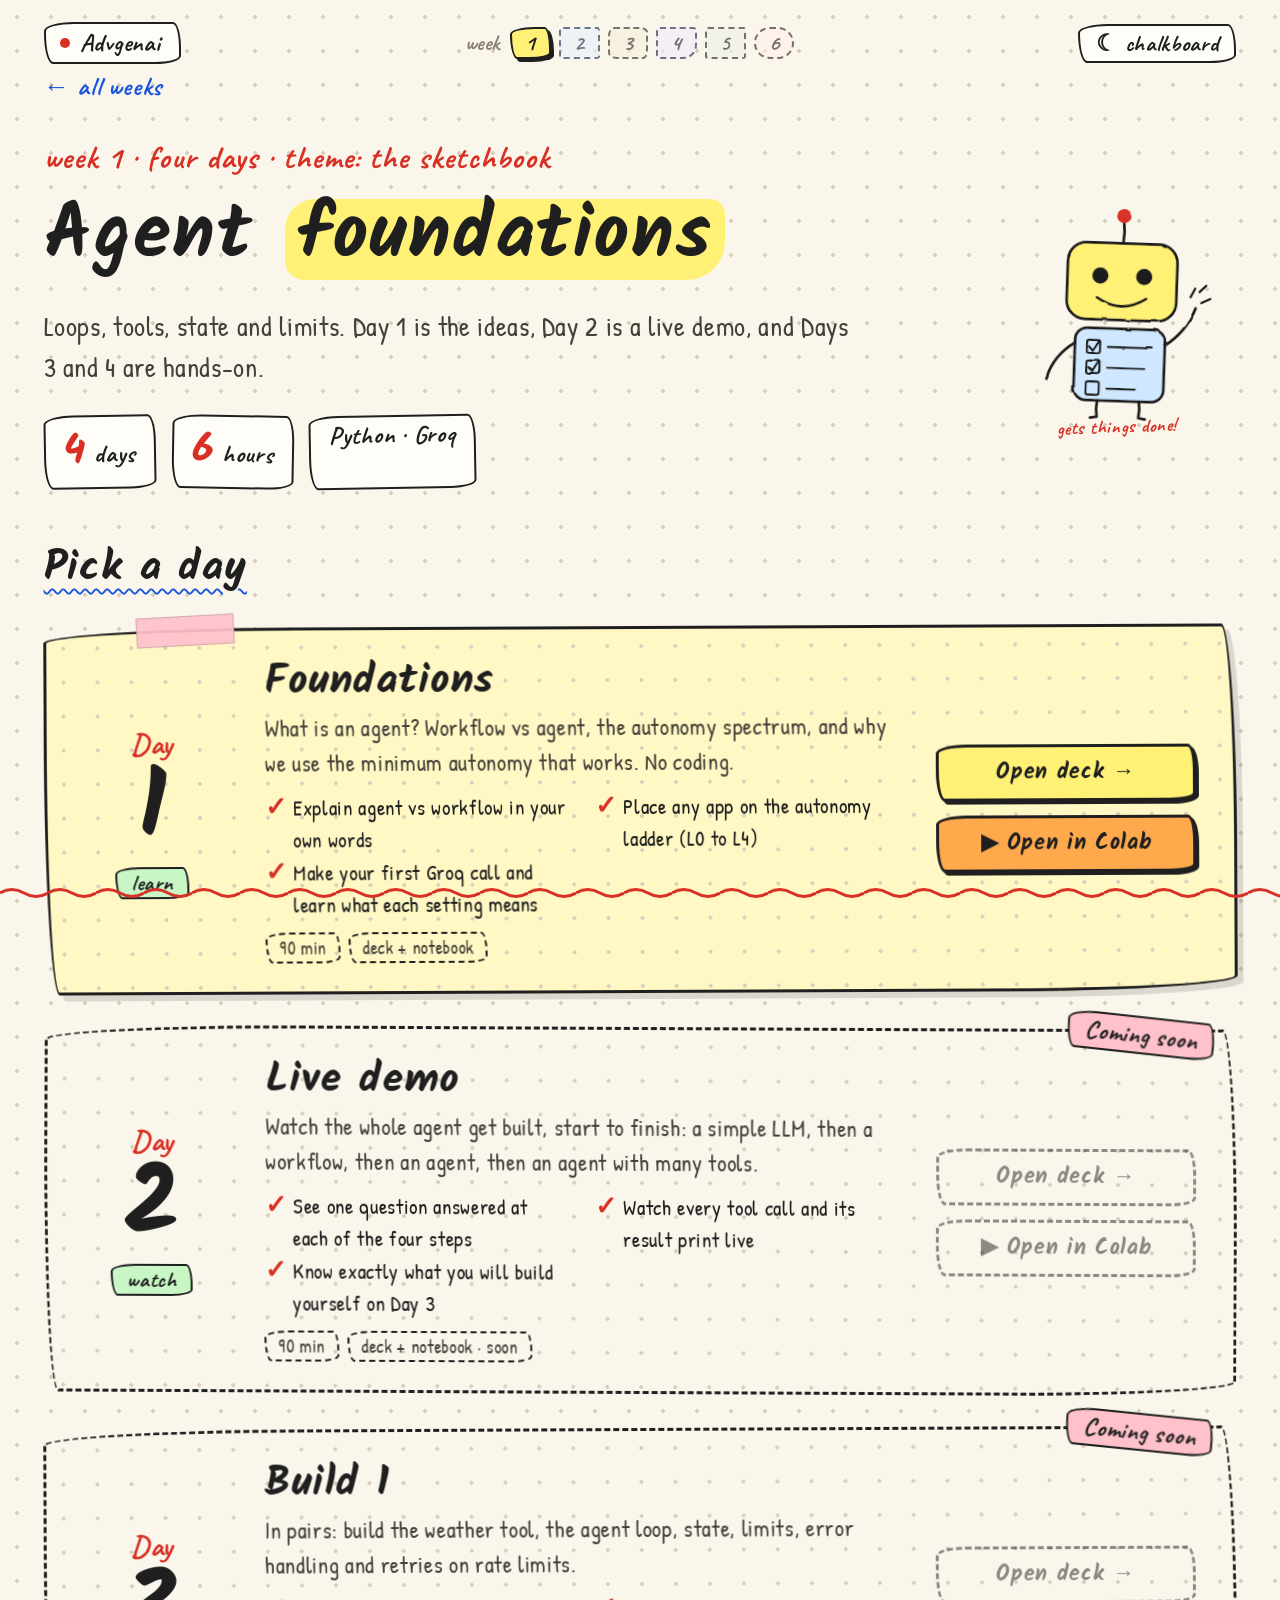
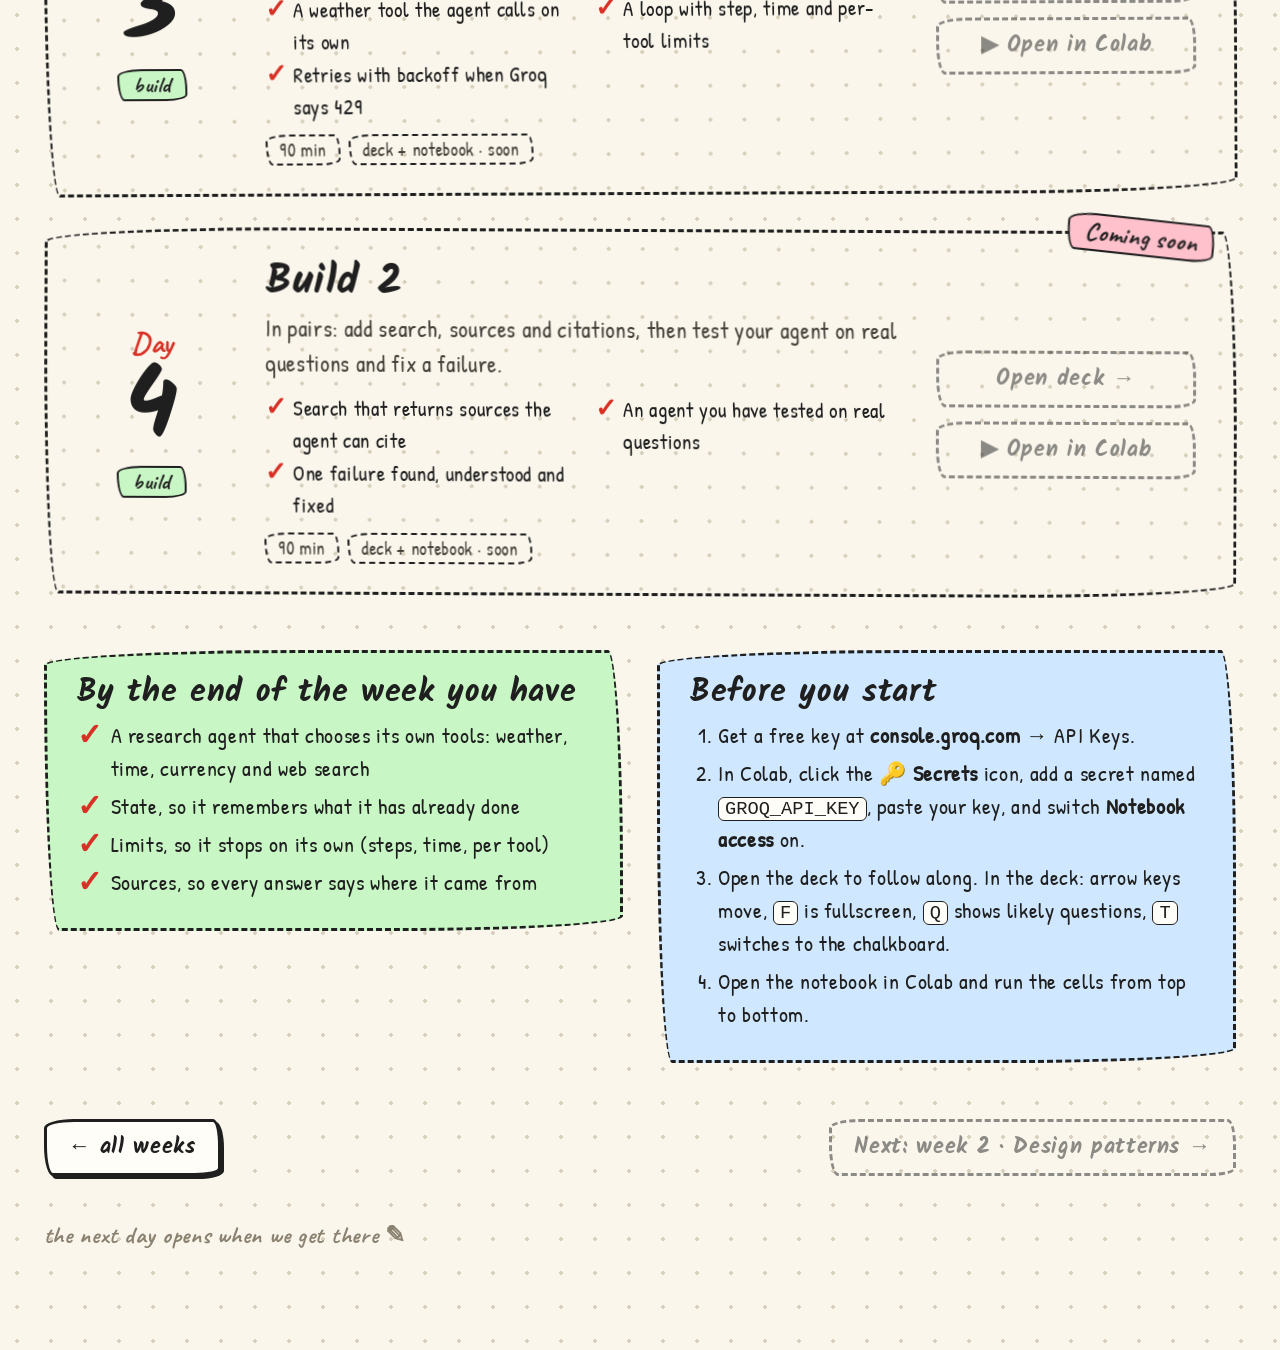
==== week-1/index.html @ c9f30d36 "Add Week 1 materials: initial notebook for LLM calls and index HTML for course structure" ====
<!DOCTYPE html>
<html lang="en" data-week="1">
<head>
<meta charset="UTF-8">
<meta name="viewport" content="width=device-width, initial-scale=1">
<title>Week 1 · Agent foundations · Advgenai</title>
<meta name="description" content="Week 1: agent foundations. Four days: theory, a live demo, and two hands-on days.">
<link rel="preconnect" href="https://fonts.googleapis.com">
<link rel="preconnect" href="https://fonts.gstatic.com" crossorigin>
<link href="https://fonts.googleapis.com/css2?family=Kalam:wght@400;700&family=Patrick+Hand&family=Caveat:wght@500;700&display=swap" rel="stylesheet">
<link rel="stylesheet" href="../assets/css/site.css">
<link rel="stylesheet" href="../assets/css/themes.css">
<script>try{if(localStorage.getItem("deck-theme")==="dark")document.documentElement.setAttribute("data-theme","dark")}catch(e){}</script>
</head>
<body>
<!-- makes the doodles' lines look hand-drawn -->
<svg width="0" height="0" style="position:absolute" aria-hidden="true"><defs>
  <filter id="rough" x="-5%" y="-5%" width="110%" height="110%">
    <feTurbulence type="fractalNoise" baseFrequency="0.02" numOctaves="2" seed="7" result="noise"/>
    <feDisplacementMap in="SourceGraphic" in2="noise" scale="4" xChannelSelector="R" yChannelSelector="G"/>
  </filter>
</defs></svg>
<div class="wrap">
  <header class="top">
    <a class="brand" href="../index.html"><span class="dot"></span>Advgenai</a>
    <nav class="weeks-nav" aria-label="Weeks"><span class="label">week</span><a class="wpill cur" data-week="1" href="../week-1/index.html" title="Week 1 · Agent foundations">1</a><span class="wpill off" data-week="2" aria-disabled="true" title="Week 2 · Design patterns (coming soon)">2</span><span class="wpill off" data-week="3" aria-disabled="true" title="Week 3 · Context &amp; memory (coming soon)">3</span><span class="wpill off" data-week="4" aria-disabled="true" title="Week 4 · Multi-agent (coming soon)">4</span><span class="wpill off" data-week="5" aria-disabled="true" title="Week 5 · Production agents (coming soon)">5</span><span class="wpill off" data-week="6" aria-disabled="true" title="Week 6 · Voice agents (coming soon)">6</span></nav>
    <button class="theme" id="theme" type="button" aria-label="Switch between paper and chalkboard">☾ chalkboard</button>
  </header>

  <a class="back" href="../index.html">← all weeks</a>
  <section class="hero small">
    <div>
      <p class="note">week 1 · four days · theme: the sketchbook</p>
      <h1>Agent <mark>foundations</mark></h1>
      <p class="lede">Loops, tools, state and limits. Day 1 is the ideas, Day 2 is a live demo, and Days 3 and 4 are hands-on.</p>
      <div class="stats">
        <span class="stat"><b>4</b> days</span>
        <span class="stat"><b>6</b> hours</span>
        <span class="stat">Python · Groq</span>
      </div>
    </div>
    <svg class="doodle" viewBox="0 0 420 440" aria-hidden="true">
      <g filter="url(#rough)">
        <path class="ink" d="M210 52 Q213 72 210 92"/>
        <circle class="fill-r" cx="210" cy="42" r="13"/>
        <rect class="fill-y" x="110" y="92" width="200" height="140" rx="34"/>
        <rect class="ink" x="110" y="92" width="200" height="140" rx="34"/>
        <circle class="dot" cx="170" cy="152" r="15"/>
        <circle class="dot" cx="250" cy="152" r="15"/>
        <path class="ink" d="M165 192 Q210 222 255 192"/>
        <rect class="fill-b" x="128" y="248" width="164" height="132" rx="22"/>
        <rect class="ink" x="128" y="248" width="164" height="132" rx="22"/>
        <rect class="ink" x="150" y="270" width="24" height="24" rx="4" style="stroke-width:4"/>
        <path class="ink" d="M154 282 L161 290 L172 272" style="stroke-width:4"/>
        <line class="ink" x1="188" y1="282" x2="268" y2="282" style="stroke-width:4"/>
        <rect class="ink" x="150" y="308" width="24" height="24" rx="4" style="stroke-width:4"/>
        <path class="ink" d="M154 320 L161 328 L172 310" style="stroke-width:4"/>
        <line class="ink" x1="188" y1="320" x2="256" y2="320" style="stroke-width:4"/>
        <rect class="ink" x="150" y="346" width="24" height="24" rx="4" style="stroke-width:4"/>
        <line class="ink" x1="188" y1="358" x2="240" y2="358" style="stroke-width:4"/>
        <path class="ink" d="M128 276 Q90 300 78 342"/>
        <path class="ink" d="M292 276 Q330 250 346 206"/>
        <path class="ink" d="M336 186 l8 -16 M356 196 l16 -8 M352 176 l12 -12" style="stroke-width:4"/>
        <path class="ink" d="M172 380 Q169 395 172 410 L160 412"/>
        <path class="ink" d="M248 380 Q251 395 248 410 L260 412"/>
      </g>
      <text x="210" y="438" style="font-size:34px;text-anchor:middle" transform="rotate(-4 210 438)">gets things done!</text>
    </svg>
  </section>

  <h2 class="section"><span>Pick a day</span></h2>
  <div class="days">
    <article class="day ready">
      <div class="num"><small>Day</small><b>1</b><span class="mode">learn</span></div>
      <div>
        <h3>Foundations</h3>
        <p class="blurb">What is an agent? Workflow vs agent, the autonomy spectrum, and why we use the minimum autonomy that works. No coding.</p>
        <ul class="leave"><li>Explain agent vs workflow in your own words</li><li>Place any app on the autonomy ladder (L0 to L4)</li><li>Make your first Groq call and learn what each setting means</li></ul>
        <div class="meta"><span>90 min</span><span>deck + notebook</span></div>
      </div>
      <div class="actions">
        <a class="btn deck" href="class-1.html">Open deck →</a>
        <a class="btn colab" href="https://colab.research.google.com/github/spravesh1818/advanced-ai-engineering/blob/main/week-1/class-1.ipynb" data-colab="week-1/class-1.ipynb" target="_blank" rel="noopener">▶ Open in Colab</a>
      </div>
    </article>
    <article class="day locked" aria-disabled="true">
      <span class="soon">Coming soon</span>
      <div class="num"><small>Day</small><b>2</b><span class="mode">watch</span></div>
      <div>
        <h3>Live demo</h3>
        <p class="blurb">Watch the whole agent get built, start to finish: a simple LLM, then a workflow, then an agent, then an agent with many tools.</p>
        <ul class="leave"><li>See one question answered at each of the four steps</li><li>Watch every tool call and its result print live</li><li>Know exactly what you will build yourself on Day 3</li></ul>
        <div class="meta"><span>90 min</span><span>deck + notebook · soon</span></div>
      </div>
      <div class="actions">
        <span class="btn deck off" aria-disabled="true">Open deck →</span>
        <span class="btn colab off" aria-disabled="true">▶ Open in Colab</span>
      </div>
    </article>
    <article class="day locked" aria-disabled="true">
      <span class="soon">Coming soon</span>
      <div class="num"><small>Day</small><b>3</b><span class="mode">build</span></div>
      <div>
        <h3>Build 1</h3>
        <p class="blurb">In pairs: build the weather tool, the agent loop, state, limits, error handling and retries on rate limits.</p>
        <ul class="leave"><li>A weather tool the agent calls on its own</li><li>A loop with step, time and per-tool limits</li><li>Retries with backoff when Groq says 429</li></ul>
        <div class="meta"><span>90 min</span><span>deck + notebook · soon</span></div>
      </div>
      <div class="actions">
        <span class="btn deck off" aria-disabled="true">Open deck →</span>
        <span class="btn colab off" aria-disabled="true">▶ Open in Colab</span>
      </div>
    </article>
    <article class="day locked" aria-disabled="true">
      <span class="soon">Coming soon</span>
      <div class="num"><small>Day</small><b>4</b><span class="mode">build</span></div>
      <div>
        <h3>Build 2</h3>
        <p class="blurb">In pairs: add search, sources and citations, then test your agent on real questions and fix a failure.</p>
        <ul class="leave"><li>Search that returns sources the agent can cite</li><li>An agent you have tested on real questions</li><li>One failure found, understood and fixed</li></ul>
        <div class="meta"><span>90 min</span><span>deck + notebook · soon</span></div>
      </div>
      <div class="actions">
        <span class="btn deck off" aria-disabled="true">Open deck →</span>
        <span class="btn colab off" aria-disabled="true">▶ Open in Colab</span>
      </div>
    </article>
  </div>

  <div class="cols">
    <section class="box green">
      <h3>By the end of the week you have</h3>
      <ul class="tick">
        <li>A research agent that chooses its own tools: weather, time, currency and web search</li>
        <li>State, so it remembers what it has already done</li>
        <li>Limits, so it stops on its own (steps, time, per tool)</li>
        <li>Sources, so every answer says where it came from</li>
      </ul>
    </section>
    <section class="box blue">
      <h3>Before you start</h3>
      <ol>
        <li>Get a free key at <b>console.groq.com</b> → API Keys.</li>
        <li>In Colab, click the 🔑 <b>Secrets</b> icon, add a secret named <code>GROQ_API_KEY</code>, paste your key, and switch <b>Notebook access</b> on.</li>
        <li>Open the deck to follow along. In the deck: arrow keys move, <code>F</code> is fullscreen, <code>Q</code> shows likely questions, <code>T</code> switches to the chalkboard.</li>
        <li>Open the notebook in Colab and run the cells from top to bottom.</li>
      </ol>
    </section>
  </div>

  <nav class="wnav" aria-label="Week navigation">
    <a class="btn plain" href="../index.html">← all weeks</a>
    <span class="btn plain off" aria-disabled="true">Next: week 2 · Design patterns →</span>
  </nav>
  <p class="foot">the next day opens when we get there ✎</p>
</div>
<script src="../assets/js/site.js"></script>
</body>
</html>
---- assets/css/site.css ----
/* ===========================================================
   Advgenai site pages (home, week pages, theme gallery): the same
   hand-drawn "sketch" look as the slide decks, in a wide scrolling page.
   Paper by default. The ☾ button switches to the chalkboard.

   Every week has its own look: see themes.css (loaded after this file).
   This file only USES the theme variables, so it never changes per week.
   =========================================================== */
:root {
  --ls: 0.03em;                    /* letter spacing: a little more than normal, so the handwriting fonts breathe */
  --page-max: 1600px;              /* page width: raise it for a wider page */

  /* Week 1 (The Sketchbook) is the default. themes.css overrides these per week. */
  --bg: #faf6ec;
  --text: #1f1f1f;
  --muted: #45413a;
  --soft: #8a8170;
  --dots: #d8cfbd;
  --surface: #fffdf7;
  --hl-yellow: #fff176;
  --hl-yellow-soft: #fff8c4;
  --hl-pink: #ffc1cc;
  --hl-green: #c8f7c5;
  --hl-blue: #cfe8ff;
  --pen-red: #d93025;
  --pen-blue: #1a56db;
  --colab: #ffa94d;
  --shadow: rgba(31, 31, 31, 0.14);
  --wobble: 255px 15px 225px 15px / 15px 225px 15px 255px;
  --wobble-s: 30px 8px 26px 9px / 9px 26px 8px 30px;
  --font-display: "Kalam", "Comic Sans MS", cursive;
  --font-body: "Patrick Hand", "Comic Sans MS", cursive;
  --font-note: "Caveat", "Comic Sans MS", cursive;
  --dw: 700;                                                        /* display font weight (single-weight fonts use 400) */
  --dlh: 1.12;                                                      /* display line height (tall handwriting fonts need more) */
  --paper: radial-gradient(circle, var(--dots) 1.6px, transparent 1.9px);
  --paper-size: 34px 34px;
  --tape: var(--hl-pink);                                           /* the strip of tape on a ready card */
  --edge: url("data:image/svg+xml,%3Csvg xmlns='http://www.w3.org/2000/svg' width='48' height='14'%3E%3Cpath d='M0 7 Q12 0 24 7 T48 7' fill='none' stroke='%23d93025' stroke-width='3'/%3E%3C/svg%3E") repeat-x;
  --edge-h: 14px;                                                   /* the line along the bottom of the screen */
}
:root[data-theme="dark"] {          /* chalkboard */
  --bg: #26332d;
  --text: #f4f1e8;
  --muted: #d3dbd4;
  --soft: #9fb0a4;
  --dots: rgba(255, 255, 255, 0.07);
  --surface: rgba(255, 255, 255, 0.05);
  --hl-yellow: rgba(255, 241, 118, 0.38);
  --hl-yellow-soft: rgba(255, 241, 118, 0.14);
  --hl-pink: rgba(255, 145, 170, 0.4);
  --hl-green: rgba(140, 240, 150, 0.3);
  --hl-blue: rgba(120, 190, 255, 0.24);
  --pen-red: #ff8a80;
  --pen-blue: #82b1ff;
  --colab: #e8913a;
  --shadow: rgba(0, 0, 0, 0.3);
}

* { box-sizing: border-box; margin: 0; padding: 0; }
html { scroll-behavior: smooth; }
body {
  font-family: var(--font-body); font-size: 22px; line-height: 1.5; letter-spacing: var(--ls); color: var(--text);
  background-color: var(--bg); background-image: var(--paper); background-size: var(--paper-size);
  min-height: 100vh;
}
/* the line along the bottom: a red wave on week 1, hazard tape on week 5, sound bars on week 6 ... */
body::after {
  content: ""; position: fixed; left: 0; right: 0; bottom: 0; height: var(--edge-h); pointer-events: none; z-index: 5;
  background: var(--edge);
}
.wrap { max-width: var(--page-max); margin: 0 auto; padding: 22px clamp(18px, 3.4vw, 56px) 100px; }
a { color: inherit; }
a:focus-visible, button:focus-visible { outline: 3px solid var(--pen-blue); outline-offset: 4px; }

/* ---------- top bar ---------- */
.top { display: flex; justify-content: space-between; align-items: center; gap: 14px 22px; flex-wrap: wrap; }
.brand {
  display: inline-flex; align-items: center; gap: 10px; text-decoration: none; color: var(--text);
  font: 700 25px var(--font-note); letter-spacing: var(--ls);
  border: 2px solid var(--text); border-radius: var(--wobble-s); background: var(--surface); padding: 3px 18px 3px 14px;
}
.brand .dot { width: 10px; height: 10px; border-radius: 50%; background: var(--pen-red); }
.theme {
  font: 700 23px var(--font-note); letter-spacing: var(--ls); cursor: pointer; color: var(--text);
  border: 2px solid var(--text); border-radius: var(--wobble-s); background: var(--surface); padding: 3px 16px;
}
.theme:hover { background: var(--hl-yellow-soft); }

/* the six week pills: each wears its own week's colours */
.weeks-nav { display: flex; gap: 8px; flex-wrap: wrap; align-items: center; }
.weeks-nav .label { font: 700 22px var(--font-note); letter-spacing: var(--ls); color: var(--soft); margin-right: 2px; }
.wpill {
  font: 700 22px var(--font-note); letter-spacing: var(--ls); line-height: 1.3; text-decoration: none;
  color: var(--text); background: var(--bg); border: 2px solid var(--text); border-radius: var(--wobble-s); padding: 0 13px;
}
.wpill.cur { background: var(--hl-yellow); box-shadow: 3px 3px 0 var(--text); }
a.wpill:hover { background: var(--hl-yellow-soft); transform: translateY(-2px); }
.wpill.off { border-style: dashed; opacity: 0.62; cursor: not-allowed; }

/* ---------- type ---------- */
h1, h2, h3 { font-family: var(--font-display); font-weight: var(--dw); letter-spacing: 0.02em; line-height: var(--dlh); }
mark {
  background: var(--hl-yellow); color: inherit; padding: 0 0.14em; border-radius: 0.4em 0.2em 0.5em 0.25em;
  -webkit-box-decoration-break: clone; box-decoration-break: clone;
}
/* in headings the highlighter is a slim band around the word instead of the font's full height */
h1 mark, h2 mark, h3 mark, .big mark {
  display: inline-block; line-height: 0.95; padding: 0.03em 0.16em 0.08em;
}
.note { position: relative; z-index: 1; font: 700 32px var(--font-note); letter-spacing: var(--ls); color: var(--pen-red); }   /* z-index: the heading's highlighter never covers it */
.lede { font-size: 27px; color: var(--muted); max-width: 820px; margin-top: 26px; }
.section { font-size: 42px; margin: 52px 0 22px; }
.section span { text-decoration: underline wavy var(--pen-blue); text-decoration-thickness: 2px; text-underline-offset: 8px; }
.section-note { margin: -8px 0 22px; font-size: 24px; color: var(--muted); max-width: 900px; }

/* ---------- hero ---------- */
.hero { display: grid; grid-template-columns: 1.5fr 1fr; gap: 28px; align-items: center; padding: 30px 0 4px; }
.hero h1 { font-size: clamp(48px, 7.2vw, 112px); line-height: var(--dlh); margin-top: 16px; }
.hero .doodle { width: min(100%, 400px); height: auto; justify-self: center; display: block; transform: rotate(2deg); }
.hero.small { grid-template-columns: 1fr auto; }
.hero.small h1 { font-size: clamp(42px, 6vw, 84px); }
.hero.small .doodle { width: 230px; }
.back { display: inline-block; margin: 6px 0 4px; font: 700 26px var(--font-note); letter-spacing: var(--ls); color: var(--pen-blue); text-decoration: none; }
.back:hover { text-decoration: underline wavy; }
.cta { display: flex; flex-wrap: wrap; gap: 16px; margin-top: 26px; }
.stats { display: flex; flex-wrap: wrap; gap: 14px 16px; margin-top: 28px; }
.stat {
  display: inline-flex; align-items: baseline; gap: 8px; padding: 2px 18px 4px; background: var(--surface);
  border: 2px solid var(--text); border-radius: var(--wobble-s); font: 700 25px var(--font-note); letter-spacing: var(--ls);
}
.stat b { font: var(--dw) 40px var(--font-display); color: var(--pen-red); letter-spacing: 0; }
.stat:nth-child(odd) { transform: rotate(-1deg); }
.stat:nth-child(even) { transform: rotate(1deg); }

/* ---------- cards ---------- */
.grid { display: grid; gap: 38px 32px; grid-template-columns: repeat(3, minmax(0, 1fr)); padding-top: 12px; }   /* 3 per row */
.card {
  position: relative; display: flex; flex-direction: column; gap: 10px; padding: 30px 32px 26px;
  background-color: var(--bg); background-image: var(--paper); background-size: var(--paper-size);
  border: 3px solid var(--text); border-radius: var(--wobble);
  color: var(--text); text-decoration: none; transition: transform 0.18s, box-shadow 0.18s;
  box-shadow: 6px 6px 0 var(--shadow);
}
.grid > .card:nth-child(odd) { transform: rotate(-0.6deg); }
.grid > .card:nth-child(even) { transform: rotate(0.5deg); }
.card.ready { background-color: var(--hl-yellow-soft); }
.card.ready::before {                       /* a strip of tape holding the card up */
  content: ""; position: absolute; top: -15px; left: 50%; width: 96px; height: 28px; transform: translateX(-50%) rotate(-3deg);
  background: var(--tape); border: 1px solid rgba(0, 0, 0, 0.18); opacity: 0.92;
}
a.card.ready:hover, .card.ready:hover { transform: rotate(0deg) translateY(-6px); box-shadow: 10px 12px 0 var(--shadow); }
.card .tag { font: 700 30px var(--font-note); letter-spacing: var(--ls); color: var(--pen-red); line-height: 1; }
.card .head { display: flex; justify-content: space-between; align-items: flex-start; gap: 12px; margin-bottom: 4px; }
.card h3 { font-size: 40px; }
.card p { font-size: 22px; color: var(--muted); }
.card .theme-line { font: 700 25px var(--font-note); letter-spacing: var(--ls); color: var(--pen-blue); line-height: 1.1; }
.card .theme-line b { color: var(--text); }
.card .icon { flex: 0 0 auto; width: 84px; height: 88px; margin: -6px -2px -4px 0; }
.card .icon .doodle { width: 100%; height: 100%; display: block; }
.card .icon .ink { stroke-width: 13; }
.card .icon text { display: none; }
.chips { list-style: none; display: flex; flex-wrap: wrap; gap: 8px; margin-top: 4px; }
.chips li { border: 2px solid var(--text); border-radius: var(--wobble-s); background: var(--hl-green); padding: 0 12px; font-size: 19px; }
.go { margin-top: auto; padding-top: 10px; font: var(--dw) 26px var(--font-display); letter-spacing: var(--ls); text-decoration: underline wavy var(--pen-blue); text-decoration-thickness: 2px; text-underline-offset: 7px; }

/* locked: not clickable, dashed and a little faded, with a "coming soon" sticker. It still shows its own week's paper. */
.card.locked, .day.locked { border-style: dashed; box-shadow: none; opacity: 0.8; cursor: not-allowed; }
.soon {
  position: absolute; top: -16px; right: 20px; transform: rotate(6deg); padding: 1px 16px; z-index: 2;
  font: 700 25px var(--font-note); letter-spacing: var(--ls); color: var(--text);
  background: var(--hl-pink); border: 2px solid var(--text); border-radius: var(--wobble-s);
}

/* ---------- buttons ---------- */
.actions { display: flex; flex-wrap: wrap; gap: 14px; margin-top: 12px; }
.btn {
  display: inline-flex; align-items: center; justify-content: center; gap: 8px; padding: 8px 22px; text-decoration: none; color: var(--text);
  font: var(--dw) 22px var(--font-display); letter-spacing: var(--ls); white-space: nowrap;
  border: 3px solid var(--text); border-radius: var(--wobble-s); box-shadow: 3px 3px 0 var(--text);
  transition: transform 0.14s, box-shadow 0.14s;
}
.btn.deck { background: var(--hl-yellow); }
.btn.colab { background: var(--colab); }
.btn.plain { background: var(--surface); }
a.btn:hover { transform: translate(-2px, -2px) rotate(-1deg); box-shadow: 5px 5px 0 var(--text); }
a.btn:active { transform: translate(2px, 2px); box-shadow: 1px 1px 0 var(--text); }
.btn.off { opacity: 0.5; border-style: dashed; box-shadow: none; background: transparent; cursor: not-allowed; user-select: none; }

/* ---------- day rows (week page) ---------- */
.days { display: flex; flex-direction: column; gap: 34px; padding-top: 12px; }
.day {
  position: relative; display: grid; grid-template-columns: 150px minmax(0, 1fr) 260px; gap: 10px 38px; align-items: center;
  padding: 28px 38px 28px 30px; background-color: var(--bg); background-image: var(--paper); background-size: var(--paper-size);
  border: 3px solid var(--text); border-radius: var(--wobble); box-shadow: 6px 6px 0 var(--shadow);
}
.day:nth-child(odd) { transform: rotate(-0.25deg); }
.day:nth-child(even) { transform: rotate(0.25deg); }
.day.ready { background-color: var(--hl-yellow-soft); }
.day.ready::before {
  content: ""; position: absolute; top: -15px; left: 90px; width: 96px; height: 28px; transform: rotate(-3deg);
  background: var(--tape); border: 1px solid rgba(0, 0, 0, 0.18); opacity: 0.92;
}
.day .num { text-align: center; line-height: 1; }
.day .num small { display: block; font: 700 30px var(--font-note); letter-spacing: var(--ls); color: var(--pen-red); }
.day .num b { display: block; font: var(--dw) 96px/1 var(--font-display); letter-spacing: 0; }
.day .mode {
  display: inline-block; margin-top: 8px; padding: 0 14px; font: 700 22px var(--font-note); letter-spacing: var(--ls);
  background: var(--hl-green); border: 2px solid var(--text); border-radius: var(--wobble-s);
}
.day h3 { font-size: 42px; }
.day .blurb { font-size: 23px; color: var(--muted); margin-top: 6px; max-width: 860px; }
.leave { list-style: none; margin-top: 12px; display: grid; gap: 2px 28px; grid-template-columns: repeat(auto-fit, minmax(min(240px, 100%), 1fr)); font-size: 21px; }
.leave li { position: relative; padding-left: 28px; }
.leave li::before { content: "✓"; position: absolute; left: 0; top: -2px; font: 700 26px var(--font-note); color: var(--pen-red); }
.day .meta { display: flex; flex-wrap: wrap; gap: 8px; margin-top: 12px; }
.day .meta span { border: 2px dashed var(--text); border-radius: var(--wobble-s); padding: 0 12px; font-size: 18px; color: var(--muted); }
.day .actions { flex-direction: column; align-items: stretch; margin-top: 0; }
.day .actions .btn { justify-content: center; }

/* ---------- boxes ---------- */
.cols { display: grid; grid-template-columns: 1fr 1fr; gap: 34px; margin-top: 54px; align-items: start; }
.box { padding: 22px 30px 24px; border: 3px dashed var(--text); border-radius: var(--wobble); }
.box.blue { background: var(--hl-blue); }
.box.green { background: var(--hl-green); }
.box h3 { font-size: 32px; margin-bottom: 8px; }
.box ol, .box ul { padding-left: 28px; font-size: 22px; }
.box li { margin: 5px 0; }
.box .tick { list-style: none; padding-left: 0; }
.box .tick li { position: relative; padding-left: 34px; }
.box .tick li::before { content: "✓"; position: absolute; left: 0; top: -3px; font: 700 30px var(--font-note); color: var(--pen-red); }
code { font-family: Consolas, "Courier New", monospace; font-size: 0.85em; letter-spacing: 0; background: var(--surface); border: 1px solid var(--text); border-radius: 6px; padding: 0 6px; }

/* the three "how a day works" steps */
.steps { display: grid; gap: 32px; grid-template-columns: repeat(auto-fit, minmax(min(340px, 100%), 1fr)); padding-top: 8px; }
.step { position: relative; padding: 26px 30px 24px 30px; background: var(--surface); border: 3px solid var(--text); border-radius: var(--wobble); box-shadow: 5px 5px 0 var(--shadow); }
.step .n { position: absolute; top: -26px; left: 26px; width: 52px; height: 52px; display: grid; place-items: center;
  font: var(--dw) 32px var(--font-display); background: var(--hl-yellow); border: 3px solid var(--text); border-radius: 50%; letter-spacing: 0; }
.step h3 { font-size: 32px; margin: 10px 0 4px; }
.step p { font-size: 21px; color: var(--muted); }
.needs { display: flex; flex-wrap: wrap; gap: 10px 14px; margin-top: 28px; align-items: center; font: 700 27px var(--font-note); letter-spacing: var(--ls); color: var(--pen-red); }
.needs span.pill { font: 22px var(--font-body); color: var(--text); background: var(--hl-blue); border: 2px solid var(--text); border-radius: var(--wobble-s); padding: 0 14px; }

/* week-to-week navigation + footer */
.wnav { display: flex; justify-content: space-between; align-items: center; gap: 18px; flex-wrap: wrap; margin-top: 56px; }
.wnav .btn { white-space: normal; text-align: center; }
.foot { margin-top: 44px; font: 700 24px var(--font-note); letter-spacing: var(--ls); color: var(--soft); }
.foot a { color: var(--pen-blue); }

/* ---------- theme gallery ---------- */
.panels { display: grid; gap: 40px 34px; grid-template-columns: repeat(auto-fit, minmax(560px, 1fr)); padding-top: 12px; }
.panel {
  position: relative; display: grid; grid-template-columns: 1fr 150px; gap: 8px 22px; padding: 30px 32px 28px; color: var(--text);
  background-color: var(--bg); background-image: var(--paper); background-size: var(--paper-size);
  border: 3px solid var(--text); border-radius: var(--wobble); box-shadow: 6px 6px 0 var(--shadow);
}
.panel h3 { font-size: 40px; }
.panel .about { font-size: 22px; color: var(--muted); }
.panel .doodle { width: 150px; height: auto; align-self: start; grid-row: 1 / span 3; grid-column: 2; }
.panel .doodle text { display: none; }
.swatches { display: flex; flex-wrap: wrap; gap: 8px; margin: 8px 0 4px; }
.swatches i { width: 34px; height: 34px; border: 2px solid var(--text); border-radius: var(--wobble-s); display: block; }
.panel .sample { grid-column: 1 / -1; display: flex; flex-wrap: wrap; align-items: center; gap: 14px 18px; margin-top: 10px; }
.panel .sample .big { font: var(--dw) 40px var(--font-display); line-height: 1.1; }

/* ---------- doodle (the robot and friends) ---------- */
.doodle { overflow: visible; }
.doodle .ink { fill: none; stroke: var(--text); stroke-width: 5; stroke-linecap: round; stroke-linejoin: round; }
.doodle .fill-y { fill: var(--hl-yellow); }
.doodle .fill-b { fill: var(--hl-blue); }
.doodle .fill-g { fill: var(--hl-green); }
.doodle .fill-p { fill: var(--hl-pink); }
.doodle .fill-r { fill: var(--pen-red); }
.doodle .dot { fill: var(--text); }
.doodle text { font-family: var(--font-note); font-weight: 700; fill: var(--pen-red); letter-spacing: var(--ls); }

/* ---------- motion (only if the person has not asked for less) ---------- */
@media (prefers-reduced-motion: no-preference) {
  @keyframes rise { from { opacity: 0; translate: 0 22px; } to { opacity: 1; translate: 0 0; } }
  .grid > .card, .days > .day, .steps > .step, .panels > .panel { animation: rise 0.55s cubic-bezier(.16, 1, .3, 1) both; }
  .grid > :nth-child(2), .days > :nth-child(2), .steps > :nth-child(2), .panels > :nth-child(2) { animation-delay: 0.06s; }
  .grid > :nth-child(3), .days > :nth-child(3), .steps > :nth-child(3), .panels > :nth-child(3) { animation-delay: 0.12s; }
  .grid > :nth-child(4), .days > :nth-child(4), .panels > :nth-child(4) { animation-delay: 0.18s; }
  .grid > :nth-child(5), .panels > :nth-child(5) { animation-delay: 0.24s; }
  .grid > :nth-child(6), .panels > :nth-child(6) { animation-delay: 0.3s; }
}

/* ---------- smaller screens ---------- */
@media (max-width: 1239px) {
  .grid { grid-template-columns: repeat(2, minmax(0, 1fr)); }
}
@media (max-width: 1180px) {
  .day { grid-template-columns: 120px minmax(0, 1fr); }
  .day .actions { grid-column: 1 / -1; flex-direction: row; }
  .cols { grid-template-columns: 1fr; }
}
@media (max-width: 760px) {
  body { font-size: 20px; }
  .wrap { padding: 16px 16px 90px; }
  .hero, .hero.small { grid-template-columns: 1fr; }
  .hero .doodle { width: 240px; }
  .hero.small .doodle { display: none; }
  .grid, .panels { grid-template-columns: minmax(0, 1fr); }
  .card { padding: 26px 22px 22px; }
  .card h3 { font-size: 34px; }
  .card .icon { width: 68px; height: 72px; }
  .day { grid-template-columns: 1fr; padding: 26px 22px 22px; gap: 8px; }
  .day .num { display: flex; align-items: baseline; gap: 12px; text-align: left; }
  .day .num b { font-size: 60px; }
  .day h3 { font-size: 34px; }
  .day .actions { flex-direction: column; }
  .btn { font-size: 20px; padding: 8px 18px; }
  .panel { grid-template-columns: 1fr; padding: 26px 22px; }
  .panel .doodle { display: none; }
  .section { font-size: 36px; }
  .lede { font-size: 23px; }
}
@media (max-width: 420px) {            /* very small phones */
  .card h3 { font-size: 30px; }
  .card .icon { width: 56px; height: 60px; }
  .hero h1 { font-size: 44px; }
}
@media (prefers-reduced-motion: reduce) { * { transition: none !important; scroll-behavior: auto !important; } }
---- assets/css/themes.css ----
/* ===========================================================
   Advgenai week themes. Each week has its own look, built from the
   same hand-drawn "sketch" parts: a palette (paper + chalkboard),
   a paper pattern, a bottom edge, a display font and a corner shape.

   HOW TO USE   put data-week="N" on <html> (a whole page) or on any
                element (a card, a button, a panel). Load this file
                AFTER site.css or sketch.css.
   HOW TO TUNE  change the colours below. Nothing else needs touching.
   =========================================================== */

/* ---------- Week 1 · The Sketchbook · a notebook page: dotted paper, yellow highlighter and a red pen ---------- */
[data-week="1"] {
  --font-display: "Kalam", "Comic Sans MS", cursive;
  --dw: 700;
  --dlh: 1.12;
  --paper: radial-gradient(circle, var(--dots) 1.6px, transparent 1.9px);
  --paper-size: 34px 34px;
  --edge: url("data:image/svg+xml,%3Csvg xmlns='http://www.w3.org/2000/svg' width='48' height='14'%3E%3Cpath d='M0 7 Q12 0 24 7 T48 7' fill='none' stroke='%23d93025' stroke-width='3'/%3E%3C/svg%3E") repeat-x;
  --edge-h: 14px;
  --tape: var(--hl-pink);
  --wobble: 255px 15px 225px 15px / 15px 225px 15px 255px;
  --wobble-s: 30px 8px 26px 9px / 9px 26px 8px 30px;
  --bg: #faf6ec;
  --text: #1f1f1f;
  --muted: #45413a;
  --soft: #8a8170;
  --dots: #d8cfbd;
  --surface: #fffdf7;
  --hl-yellow: #fff176;
  --hl-yellow-soft: #fff8c4;
  --hl-pink: #ffc1cc;
  --hl-green: #c8f7c5;
  --hl-blue: #cfe8ff;
  --pen-red: #d93025;
  --pen-blue: #1a56db;
  --shadow: rgba(31,31,31,.14);
  --stage-bg: #e6dfcf;
  --ink: #1f1f1f;
  --accent-text: #d93025;
  --accent-line: #1a56db;
  --accent-soft: #fff8c4;
}
:root[data-theme="dark"] [data-week="1"],
:root[data-theme="dark"][data-week="1"] {
  --bg: #26332d;
  --text: #f4f1e8;
  --muted: #d3dbd4;
  --soft: #9fb0a4;
  --dots: rgba(255,255,255,.07);
  --surface: rgba(255,255,255,.05);
  --hl-yellow: rgba(255,241,118,.38);
  --hl-yellow-soft: rgba(255,241,118,.14);
  --hl-pink: rgba(255,145,170,.4);
  --hl-green: rgba(140,240,150,.3);
  --hl-blue: rgba(120,190,255,.24);
  --pen-red: #ff8a80;
  --pen-blue: #82b1ff;
  --shadow: rgba(0,0,0,.3);
  --stage-bg: #121815;
  --ink: #f4f1e8;
  --accent-text: #ff8a80;
  --accent-line: #82b1ff;
  --accent-soft: rgba(255,241,118,.14);
}

/* ---------- Week 2 · The Blueprint · drafting paper with a grid: every pattern is drawn as a diagram ---------- */
[data-week="2"] {
  --font-display: "Architects Daughter", "Comic Sans MS", cursive;
  --dw: 400;
  --dlh: 1.25;
  --paper: linear-gradient(var(--dots) 2px, transparent 2px), linear-gradient(90deg, var(--dots) 2px, transparent 2px), linear-gradient(var(--dots) 1px, transparent 1px), linear-gradient(90deg, var(--dots) 1px, transparent 1px);
  --paper-size: 140px 140px, 140px 140px, 28px 28px, 28px 28px;
  --edge: repeating-linear-gradient(90deg, var(--pen-blue) 0 16px, transparent 16px 24px);
  --edge-h: 4px;
  --tape: var(--hl-pink);
  --wobble: 10px 4px 12px 4px / 4px 12px 4px 10px;
  --wobble-s: 5px 2px 6px 2px / 2px 6px 2px 5px;
  --bg: #e8f1fb;
  --text: #10294d;
  --muted: #2c4a78;
  --soft: #6a82a8;
  --dots: rgba(37,99,235,.14);
  --surface: #f6faff;
  --hl-yellow: #9fe3ff;
  --hl-yellow-soft: #d6f1ff;
  --hl-pink: #ffd3a6;
  --hl-green: #bff0e3;
  --hl-blue: #cfe0ff;
  --pen-red: #e8590c;
  --pen-blue: #1d4ed8;
  --shadow: rgba(16,41,77,.18);
  --stage-bg: #cfe0f4;
  --ink: #10294d;
  --accent-text: #e8590c;
  --accent-line: #1d4ed8;
  --accent-soft: #d6f1ff;
}
:root[data-theme="dark"] [data-week="2"],
:root[data-theme="dark"][data-week="2"] {
  --bg: #123a73;
  --text: #eaf4ff;
  --muted: #c3d8f5;
  --soft: #8fb0e0;
  --dots: rgba(255,255,255,.12);
  --surface: rgba(255,255,255,.06);
  --hl-yellow: rgba(120,220,255,.38);
  --hl-yellow-soft: rgba(120,220,255,.14);
  --hl-pink: rgba(255,176,103,.45);
  --hl-green: rgba(120,240,200,.28);
  --hl-blue: rgba(160,200,255,.22);
  --pen-red: #ffb067;
  --pen-blue: #9cc2ff;
  --shadow: rgba(0,0,0,.35);
  --stage-bg: #0c2a55;
  --ink: #eaf4ff;
  --accent-text: #ffb067;
  --accent-line: #9cc2ff;
  --accent-soft: rgba(120,220,255,.14);
}

/* ---------- Week 3 · The Index Cards · ruled cards, one idea per card: the memory of the course ---------- */
[data-week="3"] {
  --font-display: "Gloria Hallelujah", "Comic Sans MS", cursive;
  --dw: 400;
  --dlh: 1.4;
  --paper: repeating-linear-gradient(0deg, transparent 0 33px, var(--dots) 33px 35px);
  --paper-size: auto;
  --edge: linear-gradient(var(--pen-red), var(--pen-red));
  --edge-h: 4px;
  --tape: var(--hl-pink);
  --wobble: 8px 10px 6px 12px / 12px 6px 10px 8px;
  --wobble-s: 6px 8px 5px 9px / 9px 5px 8px 6px;
  --bg: #f6efdc;
  --text: #2b2620;
  --muted: #4a4238;
  --soft: #8c8068;
  --dots: rgba(70,120,190,.26);
  --surface: #fffdf4;
  --hl-yellow: #cdebb1;
  --hl-yellow-soft: #e6f4d4;
  --hl-pink: #ffd7bd;
  --hl-green: #fff0a8;
  --hl-blue: #d8e8f7;
  --pen-red: #d9480f;
  --pen-blue: #2b6cb0;
  --shadow: rgba(43,38,32,.16);
  --stage-bg: #e8dfc8;
  --ink: #2b2620;
  --accent-text: #d9480f;
  --accent-line: #2b6cb0;
  --accent-soft: #e6f4d4;
}
:root[data-theme="dark"] [data-week="3"],
:root[data-theme="dark"][data-week="3"] {
  --bg: #2a2824;
  --text: #f1ead8;
  --muted: #d6cfbb;
  --soft: #a39b84;
  --dots: rgba(160,200,255,.12);
  --surface: rgba(255,255,255,.05);
  --hl-yellow: rgba(170,230,120,.34);
  --hl-yellow-soft: rgba(170,230,120,.14);
  --hl-pink: rgba(255,170,130,.38);
  --hl-green: rgba(255,235,120,.28);
  --hl-blue: rgba(150,190,240,.24);
  --pen-red: #ff9a6a;
  --pen-blue: #8cbcf5;
  --shadow: rgba(0,0,0,.35);
  --stage-bg: #1c1a16;
  --ink: #f1ead8;
  --accent-text: #ff9a6a;
  --accent-line: #8cbcf5;
  --accent-soft: rgba(170,230,120,.14);
}

/* ---------- Week 4 · The Sticky Wall · a team whiteboard covered in sticky notes: many voices, one board ---------- */
[data-week="4"] {
  --font-display: "Permanent Marker", "Comic Sans MS", cursive;
  --dw: 400;
  --dlh: 1.3;
  --paper: radial-gradient(circle, var(--dots) 2.6px, transparent 3px);
  --paper-size: 46px 46px;
  --edge: radial-gradient(circle, var(--pen-red) 3.4px, transparent 4px) 0 0 / 22px 14px repeat-x;
  --edge-h: 14px;
  --tape: var(--hl-pink);
  --wobble: 6px 6px 34px 6px / 6px 6px 34px 6px;
  --wobble-s: 4px 4px 14px 4px / 4px 4px 14px 4px;
  --bg: #f0ebfb;
  --text: #251a3d;
  --muted: #46386b;
  --soft: #8574ab;
  --dots: rgba(111,76,255,.2);
  --surface: #fbf9ff;
  --hl-yellow: #ffe66d;
  --hl-yellow-soft: #fff4b8;
  --hl-pink: #ffa8d1;
  --hl-green: #a6efcf;
  --hl-blue: #b5dcff;
  --pen-red: #c2185b;
  --pen-blue: #5b3fd1;
  --shadow: rgba(37,26,61,.16);
  --stage-bg: #ddd5f2;
  --ink: #251a3d;
  --accent-text: #c2185b;
  --accent-line: #5b3fd1;
  --accent-soft: #fff4b8;
}
:root[data-theme="dark"] [data-week="4"],
:root[data-theme="dark"][data-week="4"] {
  --bg: #241a3c;
  --text: #f4efff;
  --muted: #d6cbf0;
  --soft: #a798cf;
  --dots: rgba(255,255,255,.09);
  --surface: rgba(255,255,255,.06);
  --hl-yellow: rgba(255,230,109,.36);
  --hl-yellow-soft: rgba(255,230,109,.15);
  --hl-pink: rgba(255,140,200,.4);
  --hl-green: rgba(130,240,190,.3);
  --hl-blue: rgba(130,190,255,.3);
  --pen-red: #ff8fc0;
  --pen-blue: #b3a1ff;
  --shadow: rgba(0,0,0,.35);
  --stage-bg: #171026;
  --ink: #f4efff;
  --accent-text: #ff8fc0;
  --accent-line: #b3a1ff;
  --accent-soft: rgba(255,230,109,.15);
}

/* ---------- Week 5 · The Control Room · graph paper and hazard tape: the checklist before anything ships ---------- */
[data-week="5"] {
  --font-display: "Special Elite", "Courier New", monospace;
  --dw: 400;
  --dlh: 1.25;
  --paper: linear-gradient(var(--dots) 1px, transparent 1px), linear-gradient(90deg, var(--dots) 1px, transparent 1px);
  --paper-size: 20px 20px;
  --edge: repeating-linear-gradient(-45deg, #ffc857 0 12px, #1d2321 12px 24px);
  --edge-h: 12px;
  --tape: repeating-linear-gradient(-45deg, #ffc857 0 12px, #1d2321 12px 24px);
  --wobble: 4px 4px 4px 4px / 4px 4px 4px 4px;
  --wobble-s: 3px 3px 3px 3px / 3px 3px 3px 3px;
  --bg: #eef1ea;
  --text: #1d2321;
  --muted: #3b4541;
  --soft: #7a867f;
  --dots: rgba(30,90,70,.15);
  --surface: #fbfcfa;
  --hl-yellow: #ffc857;
  --hl-yellow-soft: #ffe9b3;
  --hl-pink: #ffc9b8;
  --hl-green: #b7efc5;
  --hl-blue: #c8e7ee;
  --pen-red: #d62828;
  --pen-blue: #0b7285;
  --shadow: rgba(29,35,33,.18);
  --stage-bg: #dde2da;
  --ink: #1d2321;
  --accent-text: #d62828;
  --accent-line: #0b7285;
  --accent-soft: #ffe9b3;
}
:root[data-theme="dark"] [data-week="5"],
:root[data-theme="dark"][data-week="5"] {
  --bg: #1b2124;
  --text: #f1efe6;
  --muted: #cfd3cc;
  --soft: #8e9a94;
  --dots: rgba(255,255,255,.07);
  --surface: rgba(255,255,255,.05);
  --hl-yellow: rgba(255,200,87,.4);
  --hl-yellow-soft: rgba(255,200,87,.15);
  --hl-pink: rgba(255,140,120,.38);
  --hl-green: rgba(120,235,160,.3);
  --hl-blue: rgba(100,200,220,.26);
  --pen-red: #ff6b6b;
  --pen-blue: #5fd0e6;
  --shadow: rgba(0,0,0,.4);
  --stage-bg: #101416;
  --ink: #f1efe6;
  --accent-text: #ff6b6b;
  --accent-line: #5fd0e6;
  --accent-soft: rgba(255,200,87,.15);
}

/* ---------- Week 6 · The Recording Booth · a studio at night: warm light, sound bars and a live microphone ---------- */
[data-week="6"] {
  --font-display: "Gochi Hand", "Comic Sans MS", cursive;
  --dw: 400;
  --dlh: 1.25;
  --paper: repeating-linear-gradient(90deg, var(--dots) 0 2px, transparent 2px 20px);
  --paper-size: auto;
  --edge: url("data:image/svg+xml,%3Csvg xmlns='http://www.w3.org/2000/svg' width='62' height='14'%3E%3Cpath d='M4 4V10M10 1V13M16 3V11M22 5V9M28 0V14M34 3V11M40 6V8M46 2V12M52 4V10M58 5V9' fill='none' stroke='%23e5484d' stroke-width='3' stroke-linecap='round'/%3E%3C/svg%3E") repeat-x;
  --edge-h: 14px;
  --tape: var(--hl-pink);
  --wobble: 46px 46px 46px 46px / 46px 46px 46px 46px;
  --wobble-s: 999px;
  --bg: #fff1ea;
  --text: #2a1c1a;
  --muted: #5a3f3a;
  --soft: #a07e76;
  --dots: rgba(229,72,77,.12);
  --surface: #fffaf7;
  --hl-yellow: #ffc4b3;
  --hl-yellow-soft: #ffe3da;
  --hl-pink: #a8ece0;
  --hl-green: #c9f2d8;
  --hl-blue: #d7f0ee;
  --pen-red: #e5484d;
  --pen-blue: #0f9b8e;
  --shadow: rgba(42,28,26,.16);
  --stage-bg: #f3ddd3;
  --ink: #2a1c1a;
  --accent-text: #e5484d;
  --accent-line: #0f9b8e;
  --accent-soft: #ffe3da;
}
:root[data-theme="dark"] [data-week="6"],
:root[data-theme="dark"][data-week="6"] {
  --bg: #151a22;
  --text: #f5efe9;
  --muted: #d8d0c8;
  --soft: #8f98a6;
  --dots: rgba(255,255,255,.06);
  --surface: rgba(255,255,255,.05);
  --hl-yellow: rgba(255,120,100,.38);
  --hl-yellow-soft: rgba(255,120,100,.15);
  --hl-pink: rgba(45,212,191,.38);
  --hl-green: rgba(120,235,170,.28);
  --hl-blue: rgba(45,212,191,.22);
  --pen-red: #ff7a7f;
  --pen-blue: #3de0cf;
  --shadow: rgba(0,0,0,.4);
  --stage-bg: #0c1016;
  --ink: #f5efe9;
  --accent-text: #ff7a7f;
  --accent-line: #3de0cf;
  --accent-soft: rgba(255,120,100,.15);
}
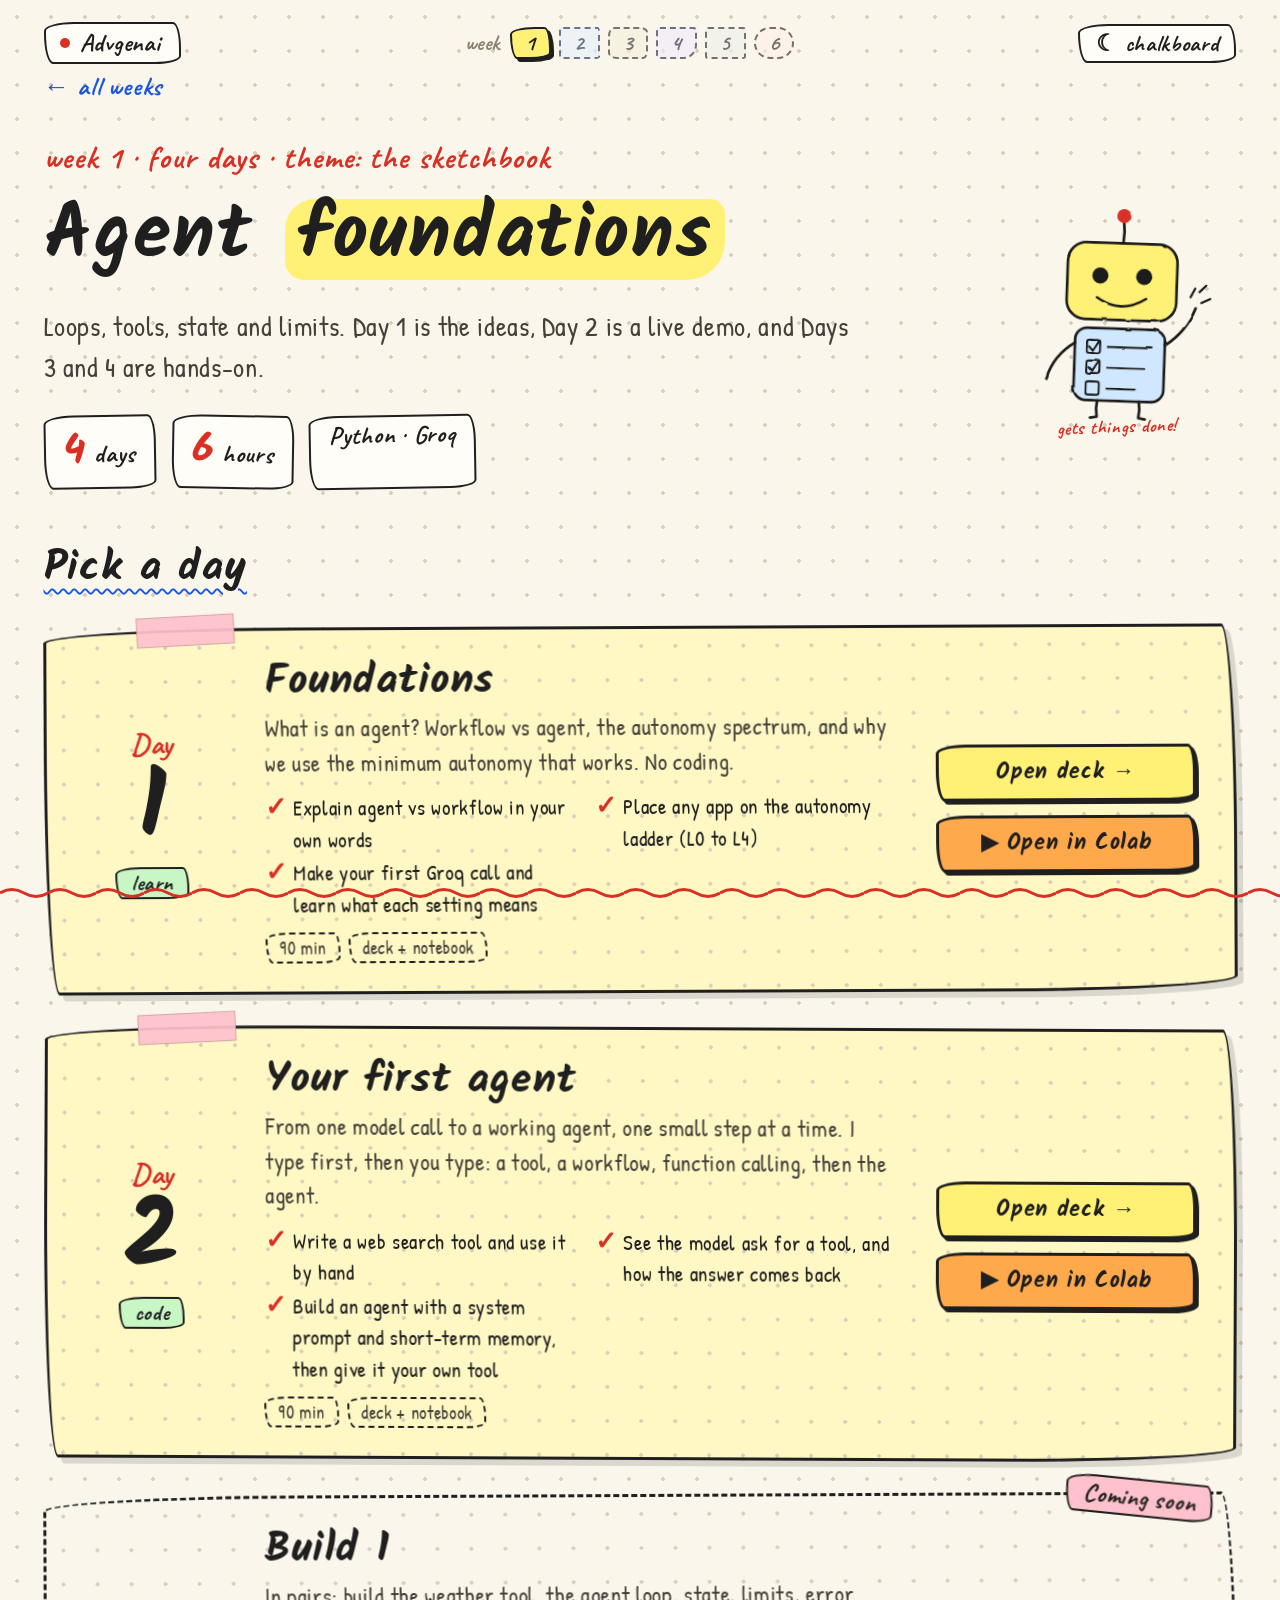
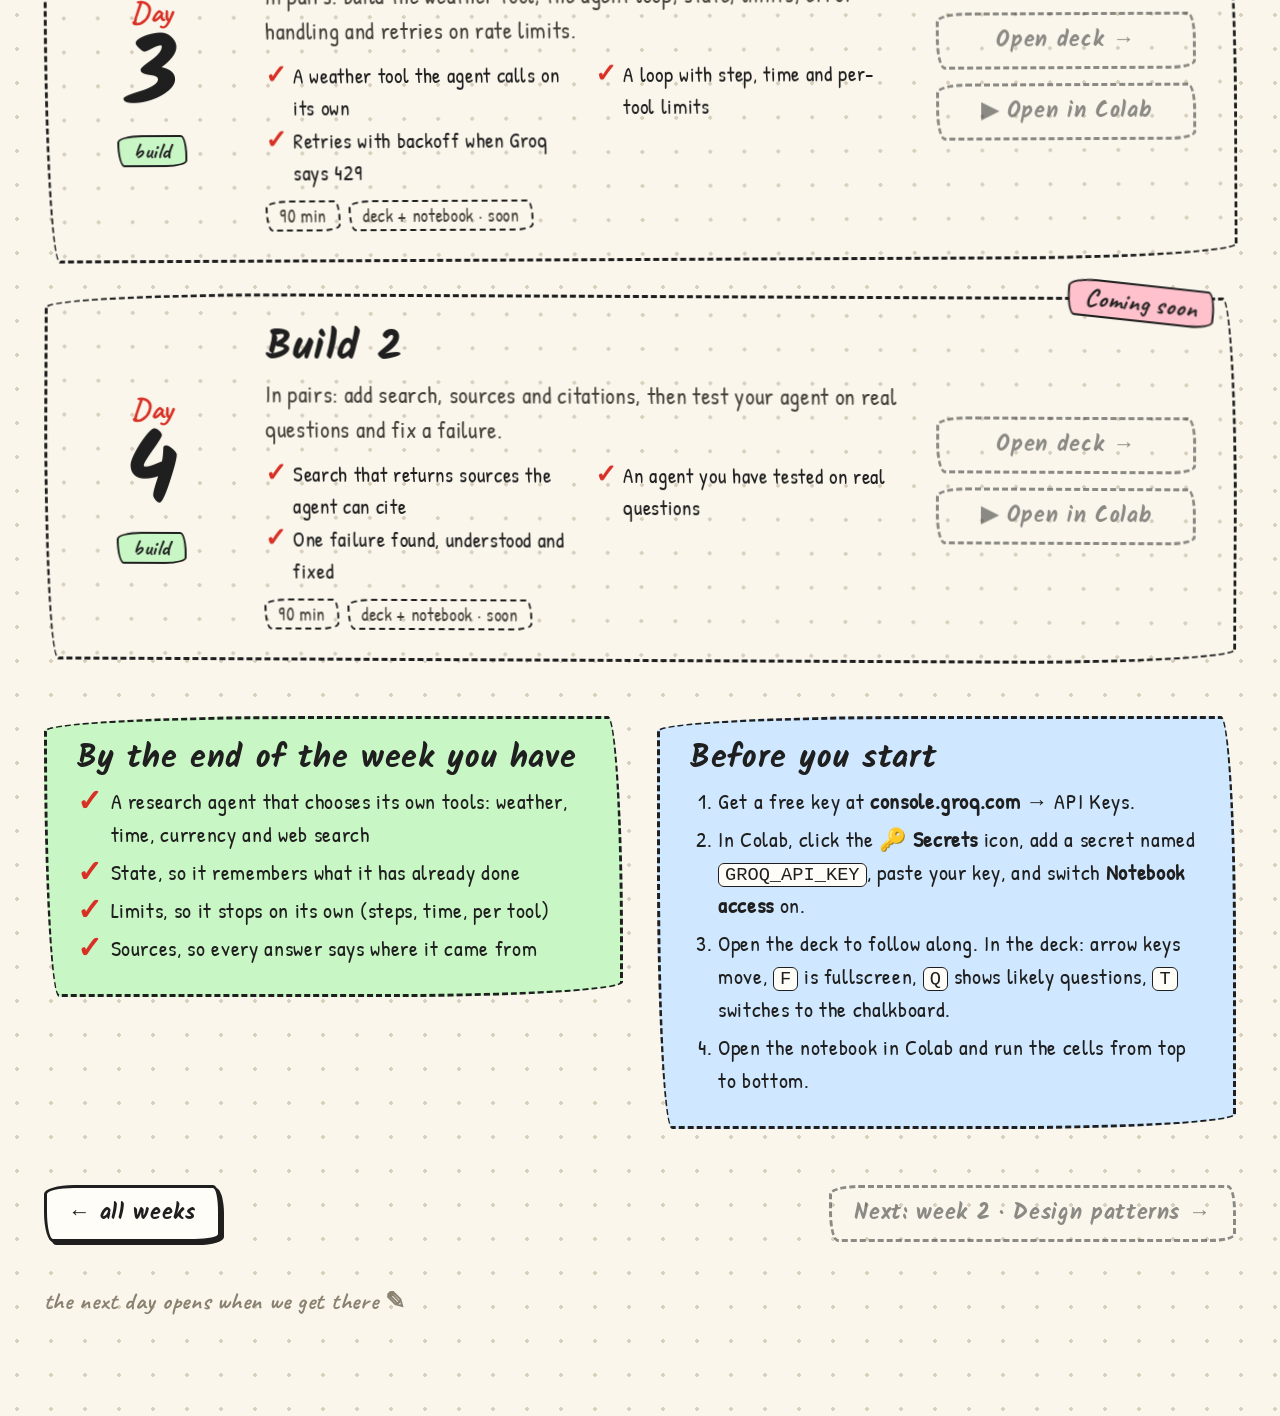
==== commit 2b6575e3: "Add Week 1 - Day 2 notebook for building a basic agent with LLM and tools - Introduced concepts of L" ====
--- a/week-1/index.html
+++ b/week-1/index.html
@@ -83,18 +83,17 @@
         <a class="btn colab" href="https://colab.research.google.com/github/spravesh1818/advanced-ai-engineering/blob/main/week-1/class-1.ipynb" data-colab="week-1/class-1.ipynb" target="_blank" rel="noopener">▶ Open in Colab</a>
       </div>
     </article>
-    <article class="day locked" aria-disabled="true">
-      <span class="soon">Coming soon</span>
-      <div class="num"><small>Day</small><b>2</b><span class="mode">watch</span></div>
+    <article class="day ready">
+      <div class="num"><small>Day</small><b>2</b><span class="mode">code</span></div>
       <div>
-        <h3>Live demo</h3>
-        <p class="blurb">Watch the whole agent get built, start to finish: a simple LLM, then a workflow, then an agent, then an agent with many tools.</p>
-        <ul class="leave"><li>See one question answered at each of the four steps</li><li>Watch every tool call and its result print live</li><li>Know exactly what you will build yourself on Day 3</li></ul>
-        <div class="meta"><span>90 min</span><span>deck + notebook · soon</span></div>
+        <h3>Your first agent</h3>
+        <p class="blurb">From one model call to a working agent, one small step at a time. I type first, then you type: a tool, a workflow, function calling, then the agent.</p>
+        <ul class="leave"><li>Write a web search tool and use it by hand</li><li>See the model ask for a tool, and how the answer comes back</li><li>Build an agent with a system prompt and short-term memory, then give it your own tool</li></ul>
+        <div class="meta"><span>90 min</span><span>deck + notebook</span></div>
       </div>
       <div class="actions">
-        <span class="btn deck off" aria-disabled="true">Open deck →</span>
-        <span class="btn colab off" aria-disabled="true">▶ Open in Colab</span>
+        <a class="btn deck" href="class-2.html">Open deck →</a>
+        <a class="btn colab" href="https://colab.research.google.com/github/spravesh1818/advanced-ai-engineering/blob/main/week-1/class-2.ipynb" data-colab="week-1/class-2.ipynb" target="_blank" rel="noopener">▶ Open in Colab</a>
       </div>
     </article>
     <article class="day locked" aria-disabled="true">
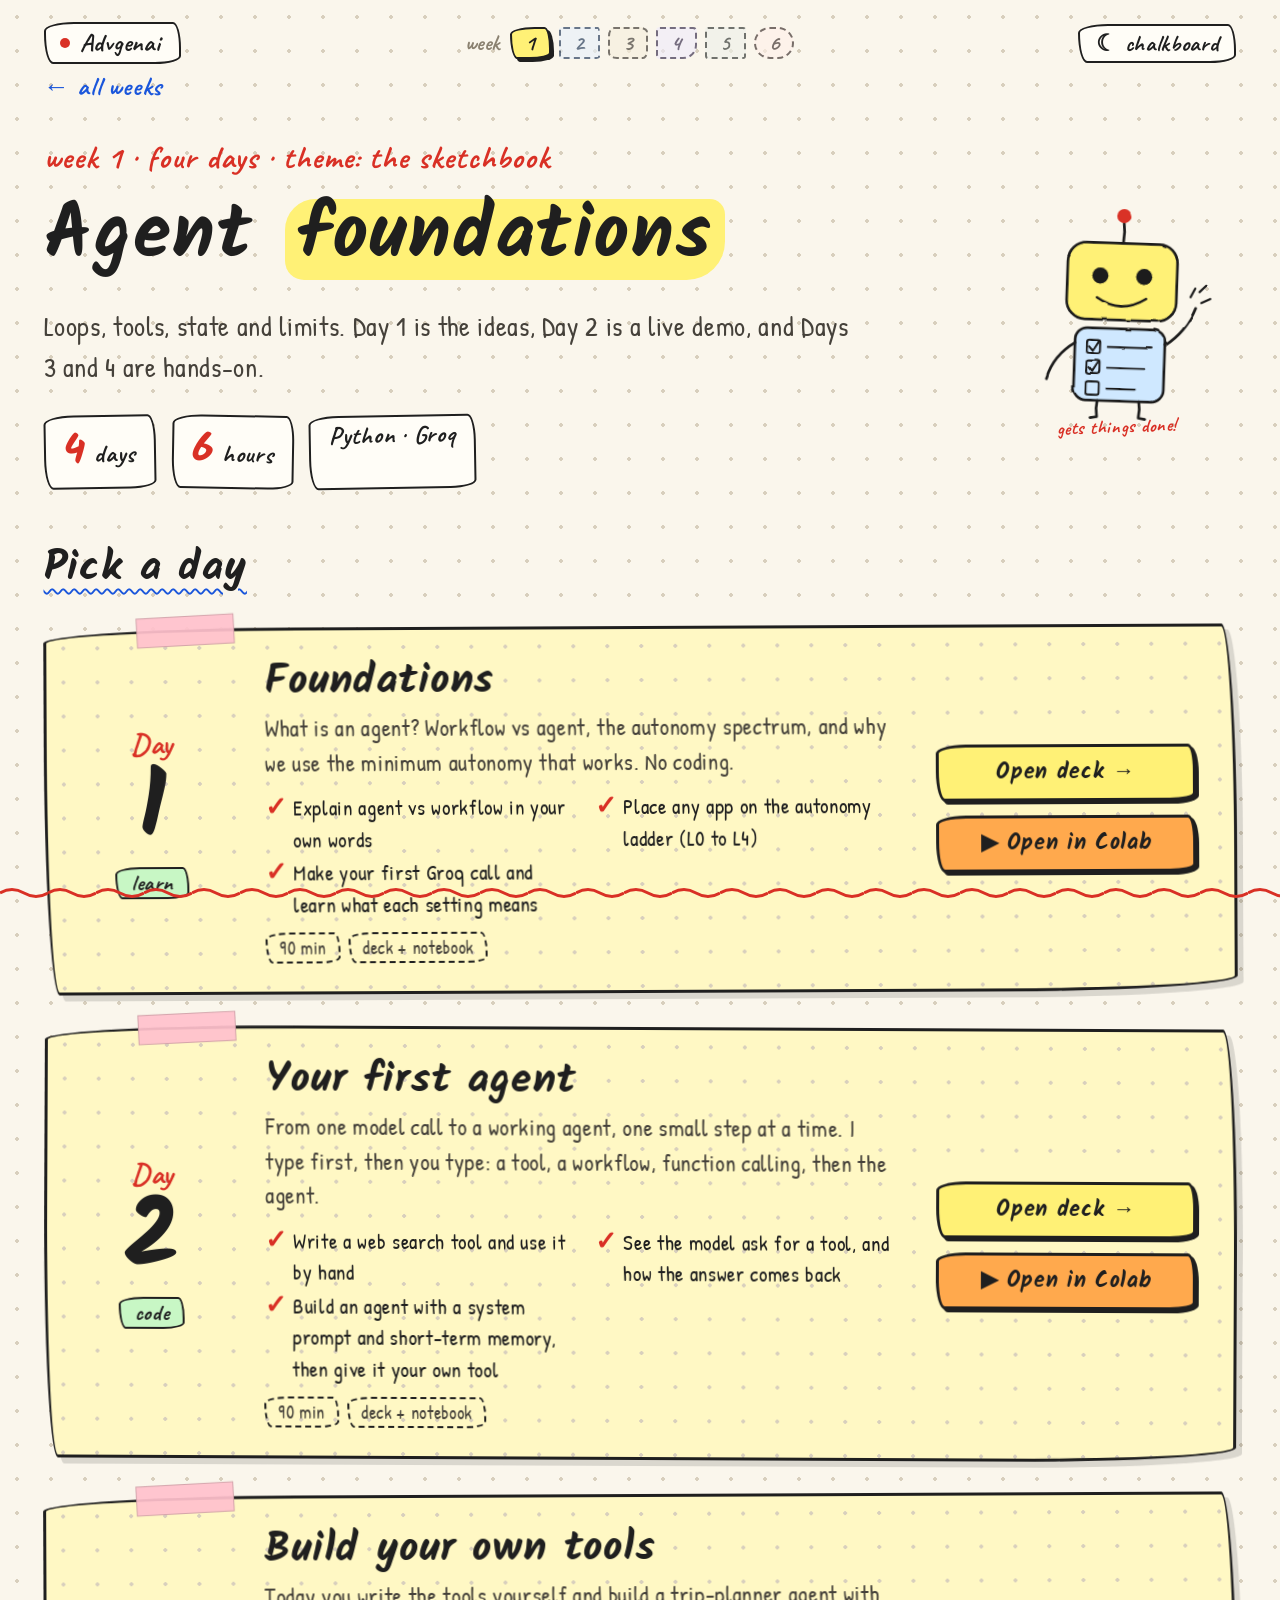
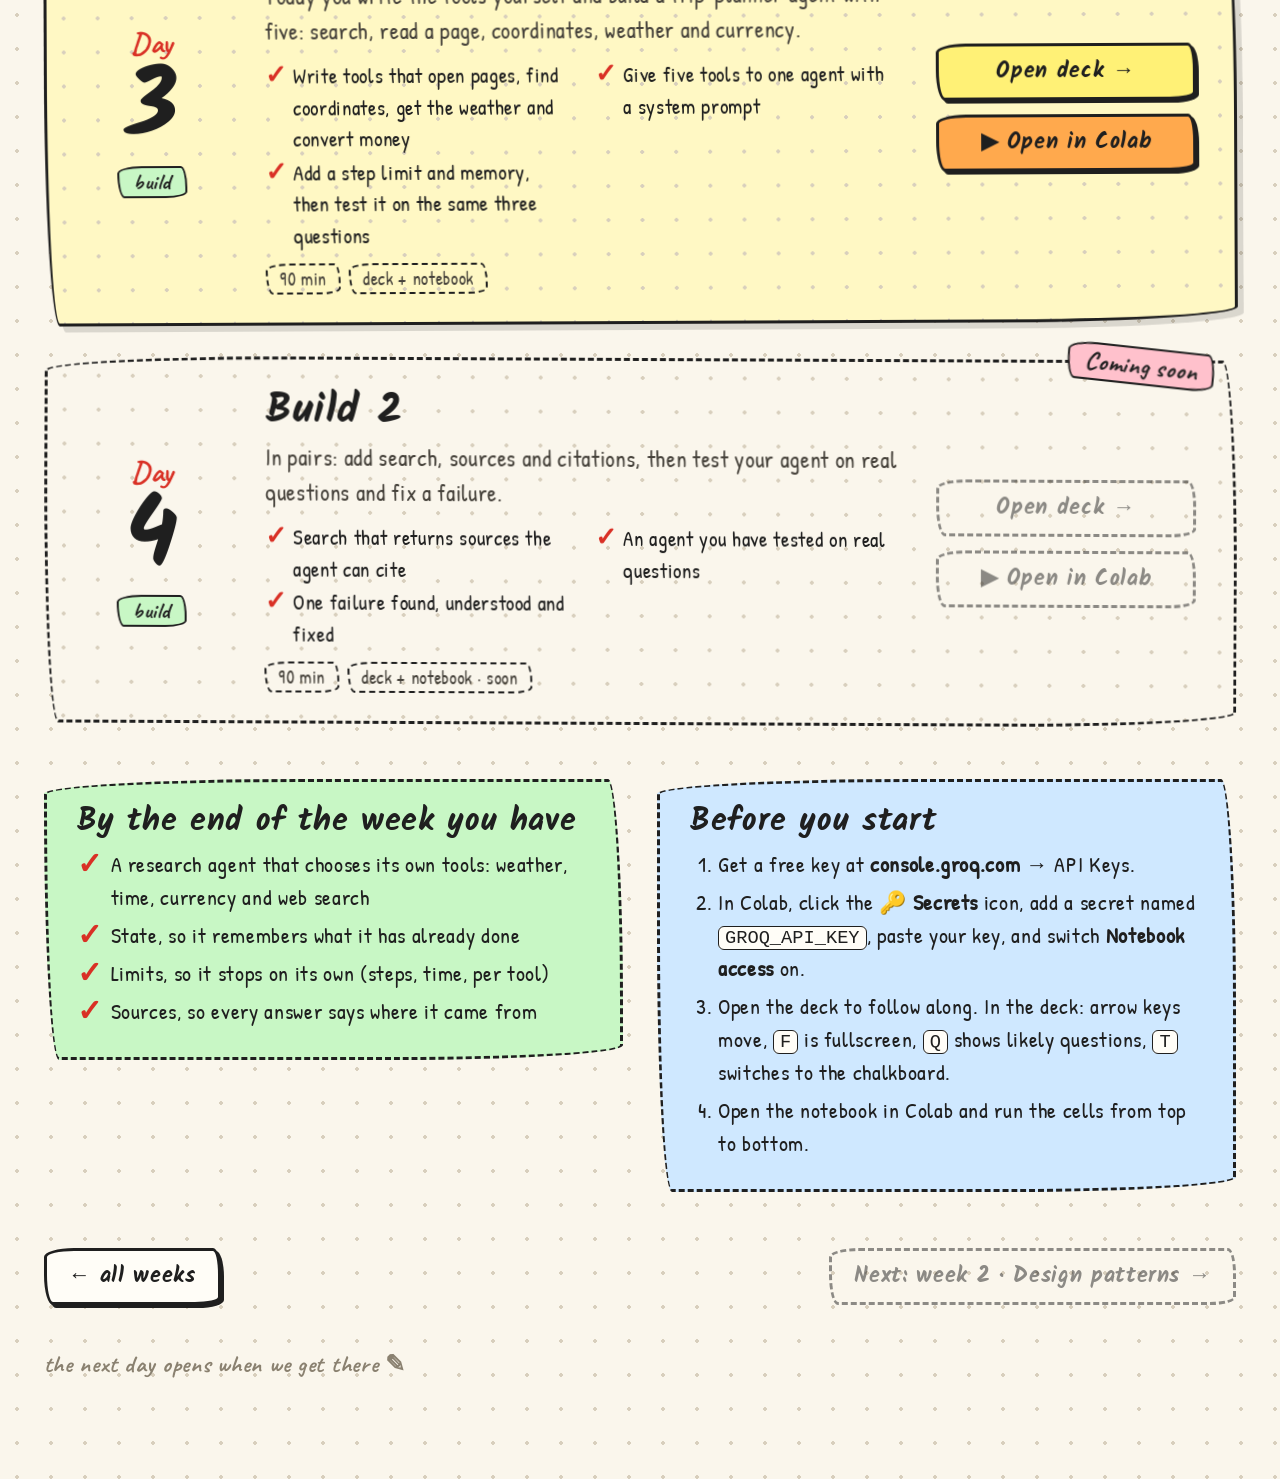
==== commit e9cbff91: "Add trip planner agent notebook with tools for weather, currency conversion, and web search - Implem" ====
--- a/week-1/index.html
+++ b/week-1/index.html
@@ -96,18 +96,17 @@
         <a class="btn colab" href="https://colab.research.google.com/github/spravesh1818/advanced-ai-engineering/blob/main/week-1/class-2.ipynb" data-colab="week-1/class-2.ipynb" target="_blank" rel="noopener">▶ Open in Colab</a>
       </div>
     </article>
-    <article class="day locked" aria-disabled="true">
-      <span class="soon">Coming soon</span>
+    <article class="day ready">
       <div class="num"><small>Day</small><b>3</b><span class="mode">build</span></div>
       <div>
-        <h3>Build 1</h3>
-        <p class="blurb">In pairs: build the weather tool, the agent loop, state, limits, error handling and retries on rate limits.</p>
-        <ul class="leave"><li>A weather tool the agent calls on its own</li><li>A loop with step, time and per-tool limits</li><li>Retries with backoff when Groq says 429</li></ul>
-        <div class="meta"><span>90 min</span><span>deck + notebook · soon</span></div>
+        <h3>Build your own tools</h3>
+        <p class="blurb">Today you write the tools yourself and build a trip-planner agent with five: search, read a page, coordinates, weather and currency.</p>
+        <ul class="leave"><li>Write tools that open pages, find coordinates, get the weather and convert money</li><li>Give five tools to one agent with a system prompt</li><li>Add a step limit and memory, then test it on the same three questions</li></ul>
+        <div class="meta"><span>90 min</span><span>deck + notebook</span></div>
       </div>
       <div class="actions">
-        <span class="btn deck off" aria-disabled="true">Open deck →</span>
-        <span class="btn colab off" aria-disabled="true">▶ Open in Colab</span>
+        <a class="btn deck" href="class-3.html">Open deck →</a>
+        <a class="btn colab" href="https://colab.research.google.com/github/spravesh1818/advanced-ai-engineering/blob/main/week-1/class-3.ipynb" data-colab="week-1/class-3.ipynb" target="_blank" rel="noopener">▶ Open in Colab</a>
       </div>
     </article>
     <article class="day locked" aria-disabled="true">
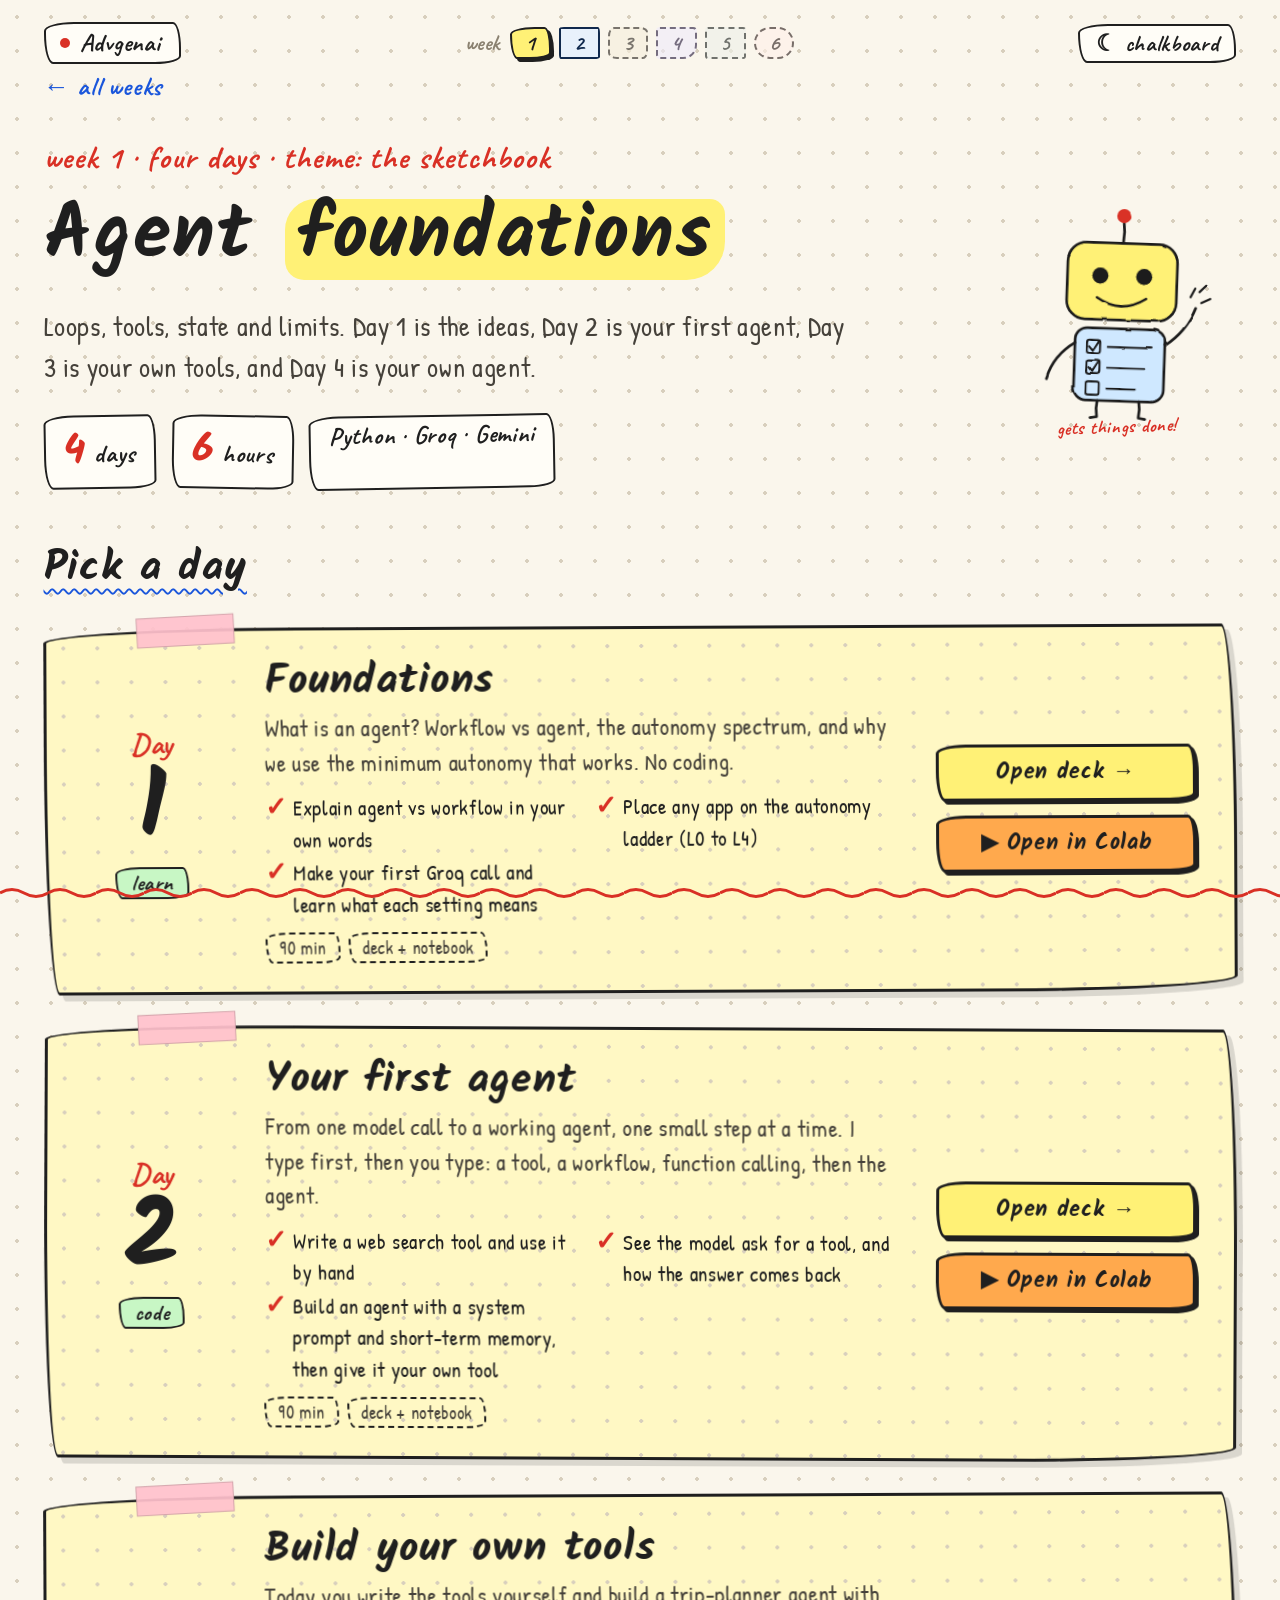
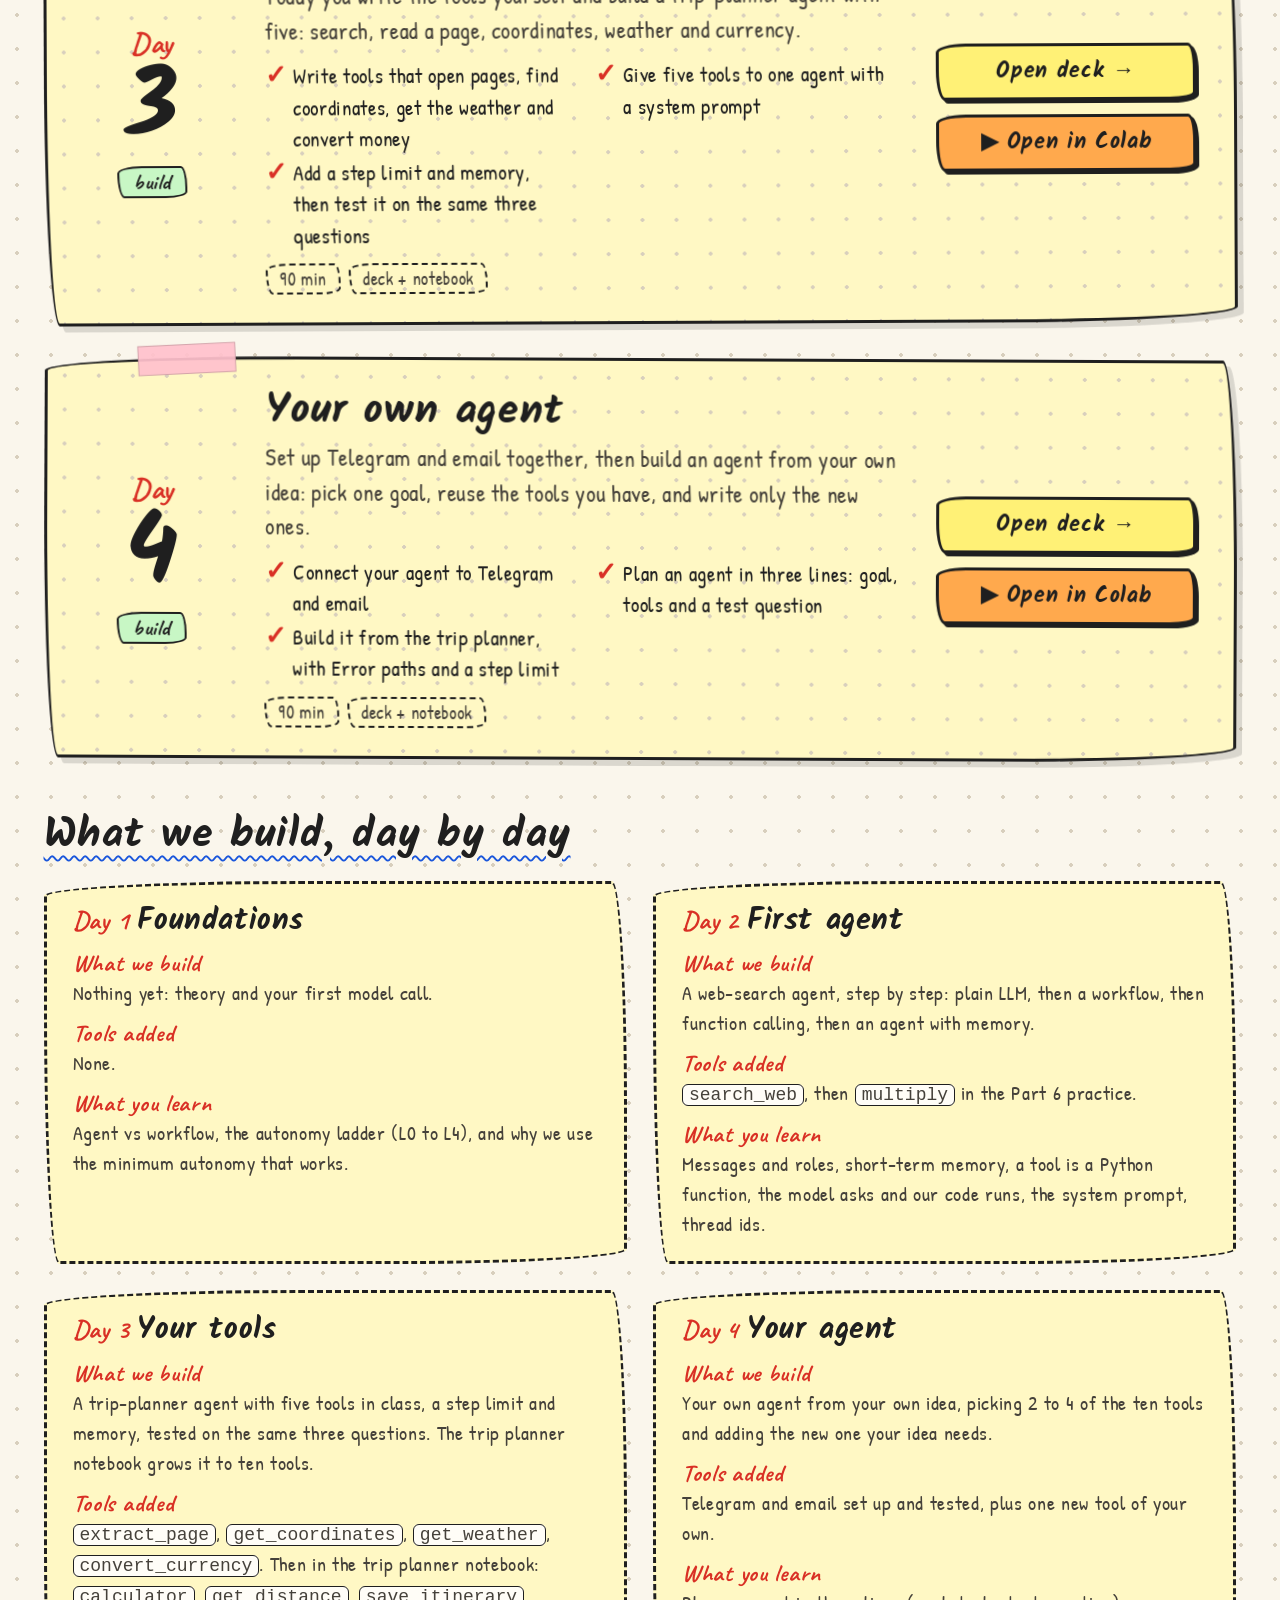
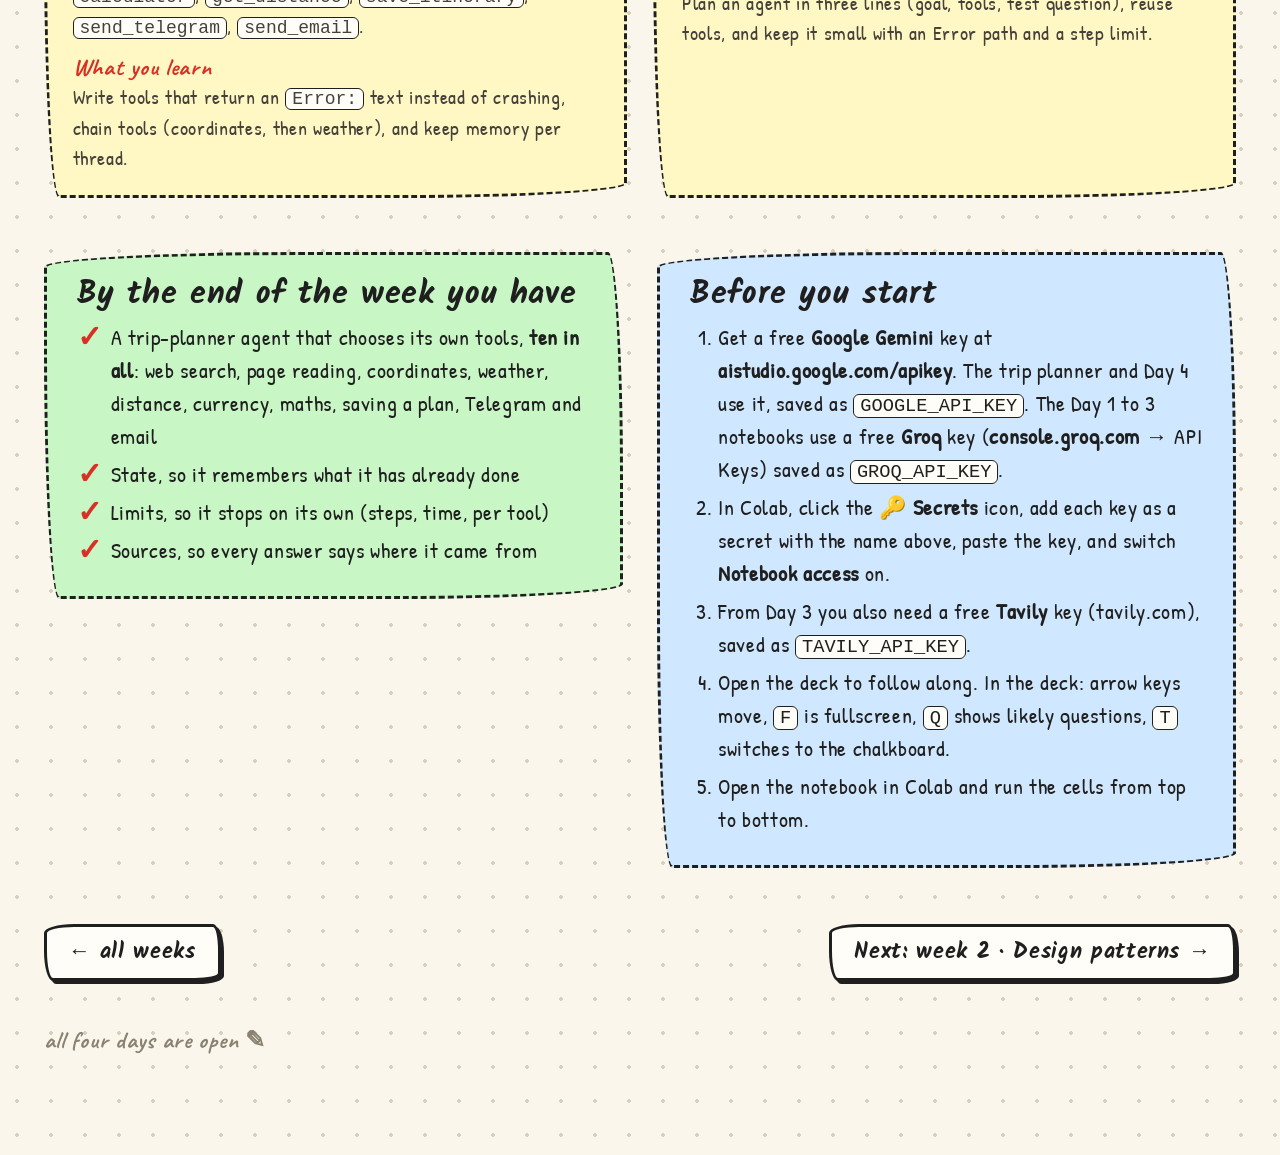
==== commit 937133f2: "Add Week 2: Design Patterns content including daily activities, classwork, and project details" ====
--- a/week-1/index.html
+++ b/week-1/index.html
@@ -4,7 +4,7 @@
 <meta charset="UTF-8">
 <meta name="viewport" content="width=device-width, initial-scale=1">
 <title>Week 1 · Agent foundations · Advgenai</title>
-<meta name="description" content="Week 1: agent foundations. Four days: theory, a live demo, and two hands-on days.">
+<meta name="description" content="Week 1: agent foundations. Four days: theory, your first agent, your own tools, and your own agent.">
 <link rel="preconnect" href="https://fonts.googleapis.com">
 <link rel="preconnect" href="https://fonts.gstatic.com" crossorigin>
 <link href="https://fonts.googleapis.com/css2?family=Kalam:wght@400;700&family=Patrick+Hand&family=Caveat:wght@500;700&display=swap" rel="stylesheet">
@@ -23,7 +23,7 @@
 <div class="wrap">
   <header class="top">
     <a class="brand" href="../index.html"><span class="dot"></span>Advgenai</a>
-    <nav class="weeks-nav" aria-label="Weeks"><span class="label">week</span><a class="wpill cur" data-week="1" href="../week-1/index.html" title="Week 1 · Agent foundations">1</a><span class="wpill off" data-week="2" aria-disabled="true" title="Week 2 · Design patterns (coming soon)">2</span><span class="wpill off" data-week="3" aria-disabled="true" title="Week 3 · Context &amp; memory (coming soon)">3</span><span class="wpill off" data-week="4" aria-disabled="true" title="Week 4 · Multi-agent (coming soon)">4</span><span class="wpill off" data-week="5" aria-disabled="true" title="Week 5 · Production agents (coming soon)">5</span><span class="wpill off" data-week="6" aria-disabled="true" title="Week 6 · Voice agents (coming soon)">6</span></nav>
+    <nav class="weeks-nav" aria-label="Weeks"><span class="label">week</span><a class="wpill cur" data-week="1" href="../week-1/index.html" title="Week 1 · Agent foundations">1</a><a class="wpill" data-week="2" href="../week-2/index.html" title="Week 2 · Design patterns">2</a><span class="wpill off" data-week="3" aria-disabled="true" title="Week 3 · Context &amp; memory (coming soon)">3</span><span class="wpill off" data-week="4" aria-disabled="true" title="Week 4 · Multi-agent (coming soon)">4</span><span class="wpill off" data-week="5" aria-disabled="true" title="Week 5 · Production agents (coming soon)">5</span><span class="wpill off" data-week="6" aria-disabled="true" title="Week 6 · Voice agents (coming soon)">6</span></nav>
     <button class="theme" id="theme" type="button" aria-label="Switch between paper and chalkboard">☾ chalkboard</button>
   </header>
 
@@ -32,11 +32,11 @@
     <div>
       <p class="note">week 1 · four days · theme: the sketchbook</p>
       <h1>Agent <mark>foundations</mark></h1>
-      <p class="lede">Loops, tools, state and limits. Day 1 is the ideas, Day 2 is a live demo, and Days 3 and 4 are hands-on.</p>
+      <p class="lede">Loops, tools, state and limits. Day 1 is the ideas, Day 2 is your first agent, Day 3 is your own tools, and Day 4 is your own agent.</p>
       <div class="stats">
         <span class="stat"><b>4</b> days</span>
         <span class="stat"><b>6</b> hours</span>
-        <span class="stat">Python · Groq</span>
+        <span class="stat">Python · Groq · Gemini</span>
       </div>
     </div>
     <svg class="doodle" viewBox="0 0 420 440" aria-hidden="true">
@@ -109,27 +109,62 @@
         <a class="btn colab" href="https://colab.research.google.com/github/spravesh1818/advanced-ai-engineering/blob/main/week-1/class-3.ipynb" data-colab="week-1/class-3.ipynb" target="_blank" rel="noopener">▶ Open in Colab</a>
       </div>
     </article>
-    <article class="day locked" aria-disabled="true">
-      <span class="soon">Coming soon</span>
+    <article class="day ready">
       <div class="num"><small>Day</small><b>4</b><span class="mode">build</span></div>
       <div>
-        <h3>Build 2</h3>
-        <p class="blurb">In pairs: add search, sources and citations, then test your agent on real questions and fix a failure.</p>
-        <ul class="leave"><li>Search that returns sources the agent can cite</li><li>An agent you have tested on real questions</li><li>One failure found, understood and fixed</li></ul>
-        <div class="meta"><span>90 min</span><span>deck + notebook · soon</span></div>
+        <h3>Your own agent</h3>
+        <p class="blurb">Set up Telegram and email together, then build an agent from your own idea: pick one goal, reuse the tools you have, and write only the new ones.</p>
+        <ul class="leave"><li>Connect your agent to Telegram and email</li><li>Plan an agent in three lines: goal, tools and a test question</li><li>Build it from the trip planner, with Error paths and a step limit</li></ul>
+        <div class="meta"><span>90 min</span><span>deck + notebook</span></div>
       </div>
       <div class="actions">
-        <span class="btn deck off" aria-disabled="true">Open deck →</span>
-        <span class="btn colab off" aria-disabled="true">▶ Open in Colab</span>
+        <a class="btn deck" href="class-4.html">Open deck →</a>
+        <a class="btn colab" href="https://colab.research.google.com/github/spravesh1818/advanced-ai-engineering/blob/main/week-1/trip_planner_agent_modern.ipynb" data-colab="week-1/trip_planner_agent_modern.ipynb" target="_blank" rel="noopener">▶ Open in Colab</a>
       </div>
     </article>
+  </div>
+
+  <h2 class="section"><span>What we build, day by day</span></h2>
+  <div class="recap">
+    <section class="rc">
+      <h3><small>Day 1</small>Foundations</h3>
+      <dl>
+        <dt>What we build</dt><dd>Nothing yet: theory and your first model call.</dd>
+        <dt>Tools added</dt><dd>None.</dd>
+        <dt>What you learn</dt><dd>Agent vs workflow, the autonomy ladder (L0 to L4), and why we use the minimum autonomy that works.</dd>
+      </dl>
+    </section>
+    <section class="rc">
+      <h3><small>Day 2</small>First agent</h3>
+      <dl>
+        <dt>What we build</dt><dd>A web-search agent, step by step: plain LLM, then a workflow, then function calling, then an agent with memory.</dd>
+        <dt>Tools added</dt><dd><code>search_web</code>, then <code>multiply</code> in the Part 6 practice.</dd>
+        <dt>What you learn</dt><dd>Messages and roles, short-term memory, a tool is a Python function, the model asks and our code runs, the system prompt, thread ids.</dd>
+      </dl>
+    </section>
+    <section class="rc">
+      <h3><small>Day 3</small>Your tools</h3>
+      <dl>
+        <dt>What we build</dt><dd>A trip-planner agent with five tools in class, a step limit and memory, tested on the same three questions. The trip planner notebook grows it to ten tools.</dd>
+        <dt>Tools added</dt><dd><code>extract_page</code>, <code>get_coordinates</code>, <code>get_weather</code>, <code>convert_currency</code>. Then in the trip planner notebook: <code>calculator</code>, <code>get_distance</code>, <code>save_itinerary</code>, <code>send_telegram</code>, <code>send_email</code>.</dd>
+        <dt>What you learn</dt><dd>Write tools that return an <code>Error:</code> text instead of crashing, chain tools (coordinates, then weather), and keep memory per thread.</dd>
+      </dl>
+    </section>
+    <section class="rc">
+      <h3><small>Day 4</small>Your agent</h3>
+      <dl>
+        <dt>What we build</dt><dd>Your own agent from your own idea, picking 2 to 4 of the ten tools and adding the new one your idea needs.</dd>
+        <dt>Tools added</dt><dd>Telegram and email set up and tested, plus one new tool of your own.</dd>
+        <dt>What you learn</dt><dd>Plan an agent in three lines (goal, tools, test question), reuse tools, and keep it small with an Error path and a step limit.</dd>
+      </dl>
+    </section>
   </div>
 
   <div class="cols">
     <section class="box green">
       <h3>By the end of the week you have</h3>
       <ul class="tick">
-        <li>A research agent that chooses its own tools: weather, time, currency and web search</li>
+        <li>A trip-planner agent that chooses its own tools, <b>ten in all</b>: web search, page reading, coordinates, weather, distance, currency, maths, saving a plan, Telegram and email</li>
         <li>State, so it remembers what it has already done</li>
         <li>Limits, so it stops on its own (steps, time, per tool)</li>
         <li>Sources, so every answer says where it came from</li>
@@ -138,8 +173,9 @@
     <section class="box blue">
       <h3>Before you start</h3>
       <ol>
-        <li>Get a free key at <b>console.groq.com</b> → API Keys.</li>
-        <li>In Colab, click the 🔑 <b>Secrets</b> icon, add a secret named <code>GROQ_API_KEY</code>, paste your key, and switch <b>Notebook access</b> on.</li>
+        <li>Get a free <b>Google Gemini</b> key at <b>aistudio.google.com/apikey</b>. The trip planner and Day 4 use it, saved as <code>GOOGLE_API_KEY</code>. The Day 1 to 3 notebooks use a free <b>Groq</b> key (<b>console.groq.com</b> → API Keys) saved as <code>GROQ_API_KEY</code>.</li>
+        <li>In Colab, click the 🔑 <b>Secrets</b> icon, add each key as a secret with the name above, paste the key, and switch <b>Notebook access</b> on.</li>
+        <li>From Day 3 you also need a free <b>Tavily</b> key (tavily.com), saved as <code>TAVILY_API_KEY</code>.</li>
         <li>Open the deck to follow along. In the deck: arrow keys move, <code>F</code> is fullscreen, <code>Q</code> shows likely questions, <code>T</code> switches to the chalkboard.</li>
         <li>Open the notebook in Colab and run the cells from top to bottom.</li>
       </ol>
@@ -148,9 +184,9 @@
 
   <nav class="wnav" aria-label="Week navigation">
     <a class="btn plain" href="../index.html">← all weeks</a>
-    <span class="btn plain off" aria-disabled="true">Next: week 2 · Design patterns →</span>
+    <a class="btn plain" href="../week-2/index.html">Next: week 2 · Design patterns →</a>
   </nav>
-  <p class="foot">the next day opens when we get there ✎</p>
+  <p class="foot">all four days are open ✎</p>
 </div>
 <script src="../assets/js/site.js"></script>
 </body>
--- a/assets/css/site.css
+++ b/assets/css/site.css
@@ -289,6 +289,16 @@
 @media (max-width: 1239px) {
   .grid { grid-template-columns: repeat(2, minmax(0, 1fr)); }
 }
+/* ---- week page: what we built, day by day ---- */
+.recap { display: grid; grid-template-columns: repeat(2, minmax(0, 1fr)); gap: 26px; }
+@media (max-width: 820px) { .recap { grid-template-columns: 1fr; } }
+.recap .rc { border: 3px dashed var(--text); border-radius: var(--wobble); padding: 20px 26px 22px; background: var(--hl-yellow-soft); }
+.recap .rc h3 { font-size: 30px; margin-bottom: 6px; }
+.recap .rc h3 small { font: 700 26px var(--font-note); color: var(--pen-red); letter-spacing: var(--ls); margin-right: 8px; }
+.recap dt { font: 700 24px var(--font-note); color: var(--pen-red); margin-top: 10px; letter-spacing: var(--ls); }
+.recap dd { font-size: 20px; color: var(--muted); margin: 0; }
+.recap code { font-size: 0.9em; }
+
 @media (max-width: 1180px) {
   .day { grid-template-columns: 120px minmax(0, 1fr); }
   .day .actions { grid-column: 1 / -1; flex-direction: row; }
